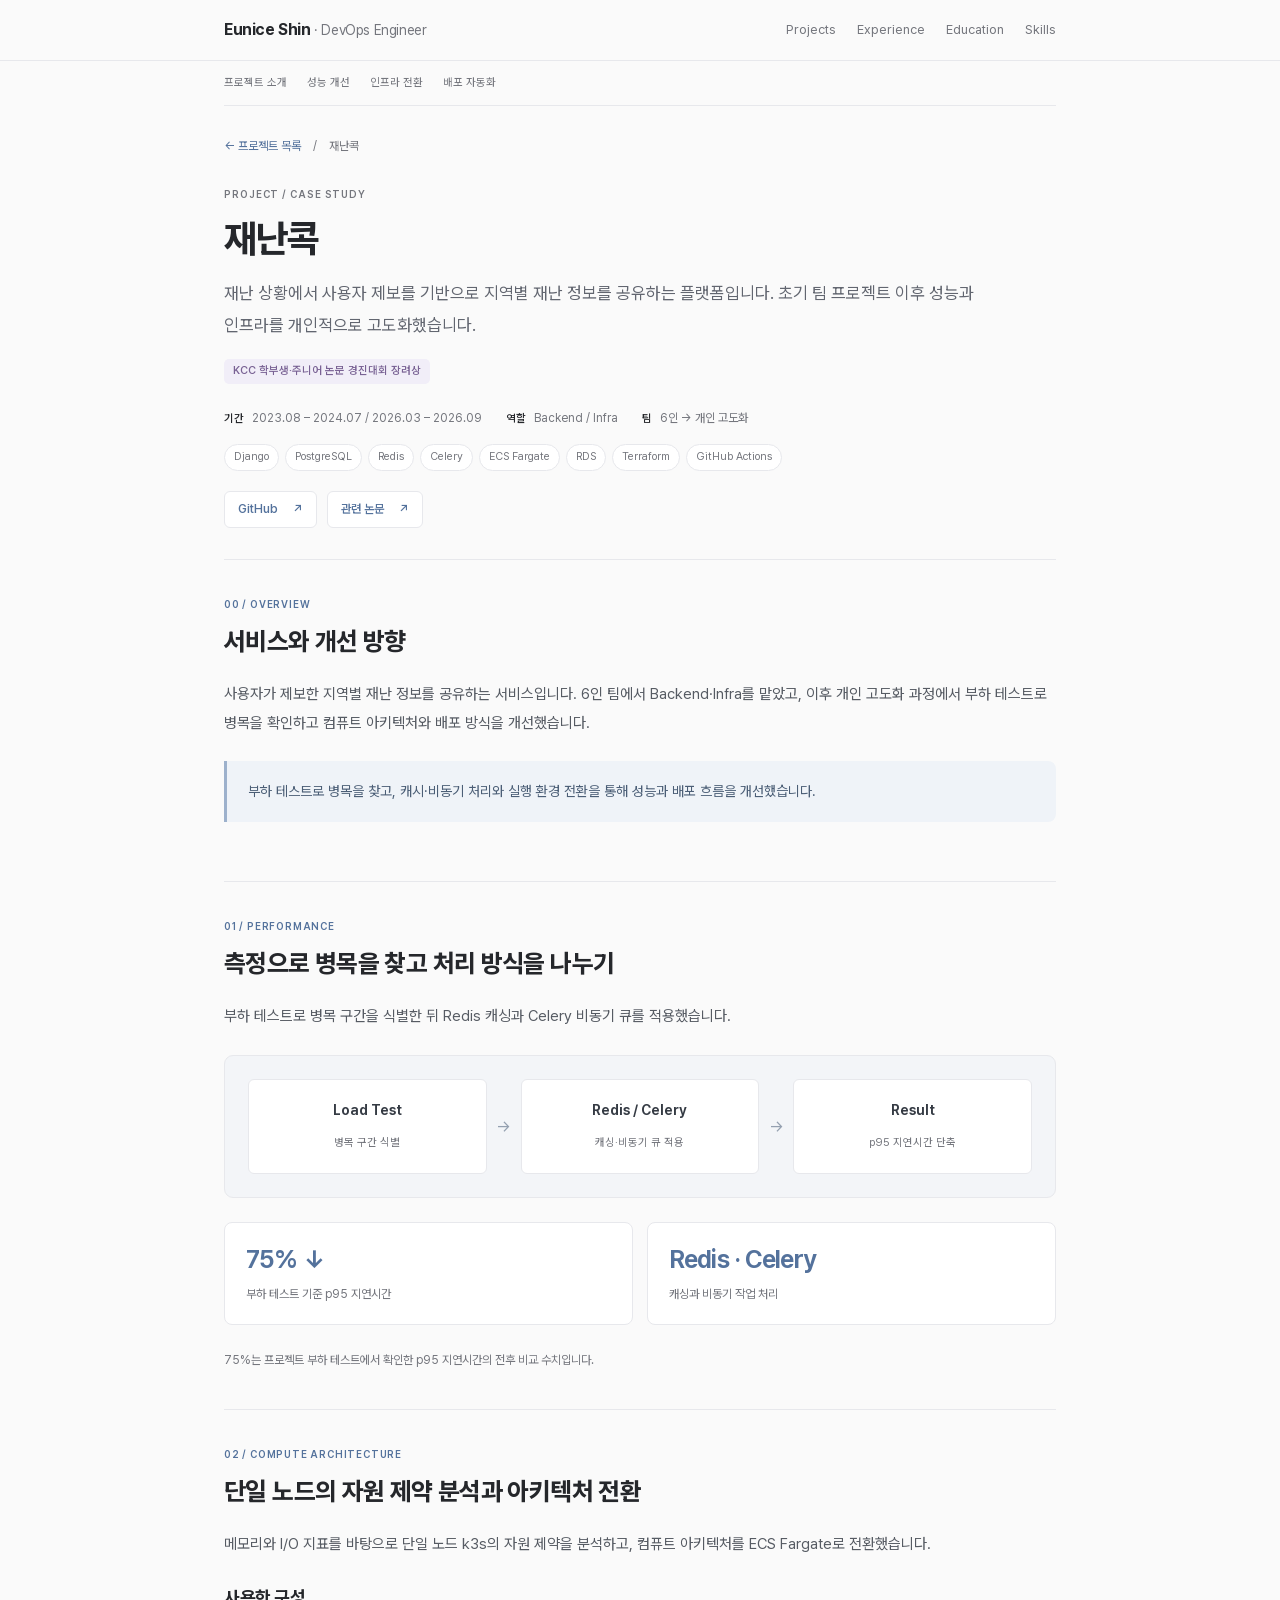
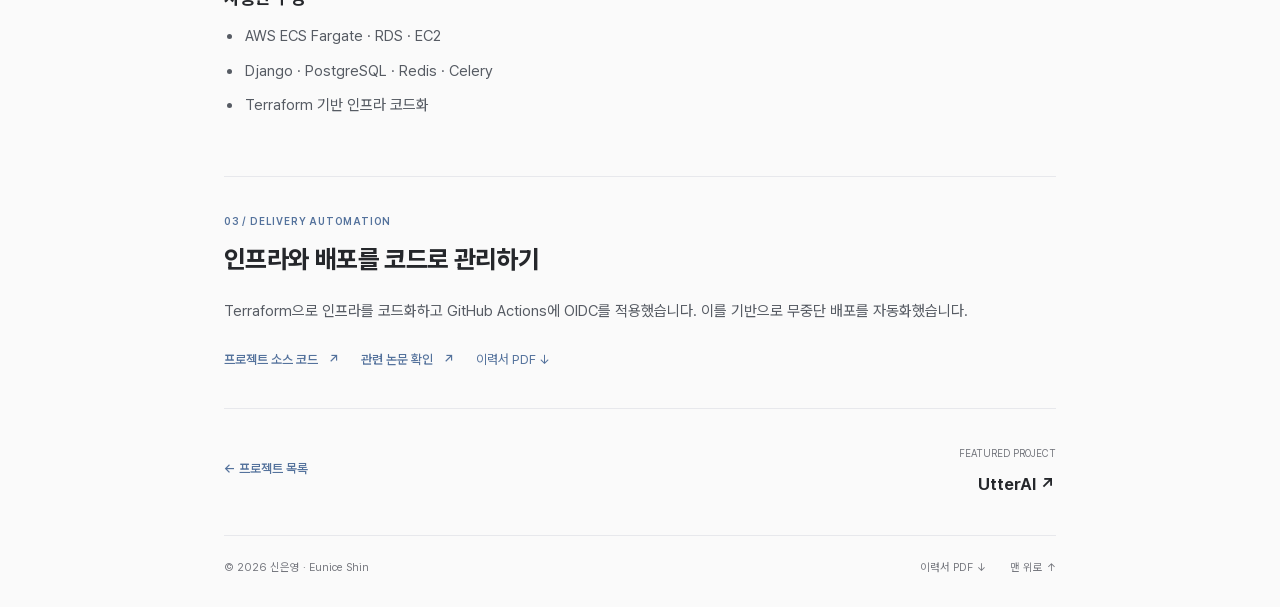
==== projects/disasterkok/index.html @ 2c2d08ba "Rebuild DevOps portfolio with responsive layouts and project case studies" ====
<!doctype html>
<html lang="ko"><head><meta charset="utf-8"><meta name="viewport" content="width=device-width,initial-scale=1">
<title>재난콕 | 신은영 포트폴리오</title><meta name="description" content="부하 테스트 기반 성능 개선, ECS Fargate 전환과 Terraform·GitHub Actions 배포 자동화.">
<meta name="theme-color" content="#f0f3ed"><meta property="og:type" content="website"><meta property="og:locale" content="ko_KR">
<meta property="og:title" content="재난콕 | 신은영 포트폴리오"><meta property="og:description" content="부하 테스트 기반 성능 개선, ECS Fargate 전환과 Terraform·GitHub Actions 배포 자동화."><meta property="og:url" content="https://gpffh20.github.io/projects/disasterkok/">
<link rel="canonical" href="https://gpffh20.github.io/projects/disasterkok/"><link rel="icon" type="image/svg+xml" href="/assets/favicon.svg"><link rel="preload" href="/assets/PretendardVariable.woff2" as="font" type="font/woff2" crossorigin><link rel="stylesheet" href="/styles.css"><script src="/site.js" defer></script></head>
<body><a class="skip" href="#main">본문으로 건너뛰기</a>
<header class="site-header"><div class="nav-wrap"><a class="brand" href="/" aria-label="신은영 포트폴리오 홈">Eunice Shin<span> · DevOps Engineer</span></a><nav class="main-nav" aria-label="메인 메뉴"><a href="/#projects">Projects</a><a href="/#experience">Experience</a><a href="/#education">Education</a><a href="/#skills">Skills</a></nav></div></header>
<main class="main article" id="main"><nav class="article-nav" aria-label="프로젝트 목차"><a href="#overview">프로젝트 소개</a><a href="#performance">성능 개선</a><a href="#infrastructure">인프라 전환</a><a href="#delivery">배포 자동화</a></nav><div class="breadcrumb"><a href="/#projects">← 프로젝트 목록</a><span>/</span><span>재난콕</span></div>
<header class="article-hero"><div class="eyebrow">PROJECT / CASE STUDY</div><h1>재난콕</h1><p class="lead">재난 상황에서 사용자 제보를 기반으로 지역별 재난 정보를 공유하는 플랫폼입니다. 초기 팀 프로젝트 이후 성능과 인프라를 개인적으로 고도화했습니다.</p>
<span class="award">KCC 학부생·주니어 논문 경진대회 장려상</span><div class="article-meta"><span><strong>기간</strong>2023.08 – 2024.07 / 2026.03 – 2026.09</span><span><strong>역할</strong>Backend / Infra</span><span><strong>팀</strong>6인 → 개인 고도화</span></div>
<div class="tags"><span class="tag">Django</span><span class="tag">PostgreSQL</span><span class="tag">Redis</span><span class="tag">Celery</span><span class="tag">ECS Fargate</span><span class="tag">RDS</span><span class="tag">Terraform</span><span class="tag">GitHub Actions</span></div><div class="article-actions"><a class="button" href="https://github.com/gpffh20/Disasterkok" target="_blank" rel="noopener noreferrer">GitHub <span aria-hidden="true">↗</span></a><a class="button" href="https://www.dbpia.co.kr/journal/articleDetail?nodeId=NODE11862329" target="_blank" rel="noopener noreferrer">관련 논문 <span aria-hidden="true">↗</span></a></div></header>
<section class="article-section" id="overview"><div class="section-number">00 / OVERVIEW</div><h2>서비스와 개선 방향</h2><p>사용자가 제보한 지역별 재난 정보를 공유하는 서비스입니다. 6인 팀에서 Backend·Infra를 맡았고, 이후 개인 고도화 과정에서 부하 테스트로 병목을 확인하고 컴퓨트 아키텍처와 배포 방식을 개선했습니다.</p><div class="callout">부하 테스트로 병목을 찾고, 캐시·비동기 처리와 실행 환경 전환을 통해 성능과 배포 흐름을 개선했습니다.</div></section>

<section class="article-section" id="performance"><div class="section-number">01 / PERFORMANCE</div><h2>측정으로 병목을 찾고 처리 방식을 나누기</h2><p>부하 테스트로 병목 구간을 식별한 뒤 Redis 캐싱과 Celery 비동기 큐를 적용했습니다.</p><div class="flow"><div class="flow-step"><strong>Load Test</strong><span>병목 구간 식별</span></div><span class="flow-arrow" aria-hidden="true">→</span><div class="flow-step"><strong>Redis / Celery</strong><span>캐싱·비동기 큐 적용</span></div><span class="flow-arrow" aria-hidden="true">→</span><div class="flow-step"><strong>Result</strong><span>p95 지연시간 단축</span></div></div><div class="results"><div class="result"><strong>75% ↓</strong><span>부하 테스트 기준 p95 지연시간</span></div><div class="result"><strong>Redis · Celery</strong><span>캐싱과 비동기 작업 처리</span></div></div><p class="evidence-note">75%는 프로젝트 부하 테스트에서 확인한 p95 지연시간의 전후 비교 수치입니다.</p></section>

<section class="article-section" id="infrastructure"><div class="section-number">02 / COMPUTE ARCHITECTURE</div><h2>단일 노드의 자원 제약 분석과 아키텍처 전환</h2><p>메모리와 I/O 지표를 바탕으로 단일 노드 k3s의 자원 제약을 분석하고, 컴퓨트 아키텍처를 ECS Fargate로 전환했습니다.</p><h3>사용한 구성</h3><ul><li>AWS ECS Fargate · RDS · EC2</li><li>Django · PostgreSQL · Redis · Celery</li><li>Terraform 기반 인프라 코드화</li></ul></section>

<section class="article-section" id="delivery"><div class="section-number">03 / DELIVERY AUTOMATION</div><h2>인프라와 배포를 코드로 관리하기</h2><p>Terraform으로 인프라를 코드화하고 GitHub Actions에 OIDC를 적용했습니다. 이를 기반으로 무중단 배포를 자동화했습니다.</p><div class="download-row"><a class="text-link" href="https://github.com/gpffh20/Disasterkok" target="_blank" rel="noopener noreferrer">프로젝트 소스 코드 <span aria-hidden="true">↗</span></a><a class="text-link" href="https://www.dbpia.co.kr/journal/articleDetail?nodeId=NODE11862329" target="_blank" rel="noopener noreferrer">관련 논문 확인 <span aria-hidden="true">↗</span></a><a href="/assets/eunice-shin-resume.pdf" download="신은영_이력서.pdf">이력서 PDF ↓</a></div></section>
<div class="next-project"><a class="text-link" href="/">← 프로젝트 목록</a><a href="/projects/utterai/"><span>FEATURED PROJECT</span><strong>UtterAI ↗</strong></a></div>
<footer class="footer"><span>© 2026 신은영 · Eunice Shin</span><div><a href="/assets/eunice-shin-resume.pdf" download="신은영_이력서.pdf">이력서 PDF ↓</a><a href="#main">맨 위로 ↑</a></div></footer></main>
<dialog class="lightbox" id="image-dialog" aria-label="이미지 확대 보기"><button type="button" class="lightbox-close" aria-label="이미지 닫기">닫기 ×</button><img alt=""></dialog>
</body></html>
---- styles.css ----
@font-face{font-family:Pretendard;src:url('/assets/PretendardVariable.woff2') format('woff2');font-weight:100 900;font-style:normal;font-display:swap}
:root{--bg:#fafafa;--paper:#fff;--ink:#25272b;--muted:#74767d;--line:#e7e8ec;--accent:#54729c;--soft:#eff3f8;--radius:12px;--width:880px}
*{box-sizing:border-box}html{scroll-behavior:smooth;scroll-padding-top:85px}body{margin:0;background:var(--bg);color:var(--ink);font-family:Pretendard,-apple-system,BlinkMacSystemFont,'Apple SD Gothic Neo',sans-serif;font-size:16px;line-height:1.75;word-break:keep-all;overflow-wrap:break-word;-webkit-font-smoothing:antialiased}h1,h2,h3,h4,p,figure,dl,dd{margin:0}h1,h2,h3,h4{line-height:1.4;letter-spacing:-.025em}h1{font-weight:750}h2{font-size:25px;font-weight:750}h3{font-size:20px;font-weight:700}p+p{margin-top:16px}a{color:inherit;text-decoration:none}button{font:inherit}img{display:block;max-width:100%;height:auto}ul{margin:12px 0 0;padding-left:19px}li{padding-left:2px;margin:5px 0}strong,b{font-weight:650}::selection{background:#dfe7f4}a:focus-visible,button:focus-visible{outline:3px solid #8ca5c7;outline-offset:4px}a:hover{text-decoration:underline;text-underline-offset:4px}.skip{position:fixed;top:-100px;left:20px;z-index:100;background:var(--ink);color:#fff;padding:12px}.skip:focus{top:10px}.site-header{position:sticky;top:0;z-index:20;background:#fafafaf2;backdrop-filter:blur(12px);border-bottom:1px solid var(--line)}.nav-wrap{max-width:var(--width);padding:0 24px;margin:auto;min-height:60px;display:flex;align-items:center;justify-content:space-between;gap:24px}.brand{font-size:16px;font-weight:700;white-space:nowrap;letter-spacing:-.025em}.brand span{font-weight:400;color:var(--muted);font-size:14px}.main-nav{display:flex;gap:21px;font-size:13px;color:var(--muted)}.main-nav a[aria-current]{color:var(--ink);font-weight:650}.main{max-width:var(--width);margin:0 auto;padding:0 24px}.hero{padding:64px 0 49px}.profile{display:flex;gap:36px;align-items:stretch;padding:0 20px}.photo{width:156px;height:200px;flex:none;border-radius:var(--radius);overflow:hidden;border:1px solid var(--line);background:#fff}.photo img{width:100%;height:100%;object-fit:cover;object-position:center 35%}.profile-copy{display:flex;flex-direction:column;justify-content:space-between;padding:0 0 2px;min-width:0}.hero h1{font-size:32px;line-height:1.45;letter-spacing:-.035em}.hero h1 span{color:var(--accent)}.profile-links{display:flex;flex-direction:column;gap:9px}.profile-links a{font-size:14px;display:inline-flex;align-items:center;gap:10px;line-height:1.6;overflow-wrap:anywhere}.profile-links svg{width:17px;height:17px;flex:none;color:#85878e}.intro{margin-top:36px;font-size:16px;line-height:1.95;letter-spacing:-.01em}.intro p:first-child{font-size:20px;line-height:1.7}.intro p:first-child strong{font-weight:600}.intro p+p{margin-top:16px;color:#555961}.intro b{color:var(--accent);font-weight:650}.hero-downloads{display:flex;gap:20px;margin-top:23px;font-size:13px;font-weight:600;color:var(--accent)}.hero-downloads a{display:flex;align-items:center;gap:10px}.section{border-top:1px solid var(--line);padding:46px 0}.section-heading{display:flex;align-items:baseline;justify-content:space-between;gap:20px;margin-bottom:30px}.section-heading>span{font-size:12px;color:var(--muted)}.project-entry+.project-entry{border-top:1px solid var(--line);padding-top:34px;margin-top:34px}.project-top{display:flex;justify-content:space-between;align-items:flex-start;gap:20px}.project-top h3{font-size:25px;font-weight:750}.project-top time,.project-period{font-size:13px;color:var(--muted);white-space:nowrap;line-height:1.7;padding-top:5px;font-variant-numeric:tabular-nums}.project-role{font-size:13px;color:var(--muted);margin-top:3px}.project-subtitle{font-size:16px;font-weight:550;line-height:1.7;margin-top:16px}.award{display:inline-block;font-size:11px;font-weight:550;background:#f1eef8;color:#796294;border-radius:5px;padding:3px 9px;margin-top:10px;line-height:1.7}.tags{display:flex;flex-wrap:wrap;gap:6px;margin:14px 0 17px}.tag{font-size:11px;padding:3px 9px;border:1px solid var(--line);border-radius:100px;color:#74767d;background:var(--paper);line-height:1.7}.project-description{font-size:14px;color:#60636a;line-height:1.85;margin-bottom:14px}.contributions{font-size:14px;color:#53575f;line-height:1.9;margin-top:14px}.contributions strong{color:#303842}.contributions li{margin:7px 0}.project-links{display:flex;align-items:center;flex-wrap:wrap;gap:19px;margin-top:21px;font-size:12px;font-weight:550;color:var(--accent)}.project-links .detail-link{margin-right:auto;display:flex;align-items:center;gap:9px;font-weight:650}.case-preview{margin-top:25px;border:1px solid var(--line);border-radius:var(--radius);padding:18px 22px 13px;background:#fff}.preview-head{display:flex;align-items:center;justify-content:space-between;font-size:11px;color:var(--muted);gap:12px}.preview-head>span{font-weight:650;color:#53575f}.preview-head a{color:var(--accent)}.case-preview .figure{margin:13px 0 0}.case-preview .figure button{border:0;border-radius:0;padding:0}.case-preview .figure img{max-width:680px}.case-preview .figure figcaption{font-size:10px}.timeline-item{display:grid;grid-template-columns:150px minmax(0,1fr);gap:26px}.timeline-item+.timeline-item{margin-top:29px}.timeline-date{color:var(--muted);font-size:13px;line-height:1.8;padding-top:2px;white-space:nowrap;font-variant-numeric:tabular-nums}.timeline-item h3{font-size:18px}.timeline-role{font-size:13px;color:var(--muted);margin:4px 0 9px}.timeline-item p,.timeline-item li{font-size:14px;color:#5b5f66;line-height:1.85}.timeline-item ul{margin-top:9px}.timeline-item .award{margin:0 0 6px}.certifications{border-top:1px solid var(--line);margin-top:30px;padding-top:24px}.certifications h3{font-size:17px;margin-bottom:13px}.certificate{display:flex;justify-content:space-between;align-items:baseline;gap:24px;font-size:14px;margin-top:9px}.certificate time{font-size:12px;color:var(--muted);white-space:nowrap}.skills{display:grid;gap:17px}.skills>div{display:grid;grid-template-columns:150px minmax(0,1fr);gap:26px}.skills dt{font-size:14px;font-weight:650}.skills dd{font-size:14px;line-height:1.9;color:#60636a}.contact-section{border-top:1px solid var(--line);padding:39px 0 43px}.contact-section p{font-size:14px;color:var(--muted);margin:12px 0 8px}.contact-email{font-size:18px;font-weight:550;letter-spacing:-.015em;color:var(--accent)}.contact-email span{font-size:14px;margin-left:8px}.footer{border-top:1px solid var(--line);padding:22px 0 30px;display:flex;justify-content:space-between;gap:20px;font-size:11px;color:var(--muted)}.footer>div{display:flex;gap:24px}.eyebrow{font-size:10px;letter-spacing:.09em;font-weight:600;color:var(--muted)}.article{position:relative}.article-nav{display:flex;gap:20px;overflow:auto;padding:13px 0;border-bottom:1px solid var(--line);scrollbar-width:none;font-size:11px;color:var(--muted);line-height:1.6}.article-nav a{flex-shrink:0}.breadcrumb{display:flex;align-items:center;gap:12px;font-size:12px;color:var(--muted);padding-top:30px}.breadcrumb a{color:var(--accent)}.article-hero{padding:29px 0 31px;border-bottom:1px solid var(--line)}.article-hero h1{font-size:38px;line-height:1.35;margin-top:10px;letter-spacing:-.035em}.article-hero .lead{font-size:17px;line-height:1.85;max-width:750px;color:#626670;margin-top:14px}.article-hero .award{margin-top:18px}.article-meta{display:flex;flex-wrap:wrap;gap:10px 24px;margin-top:24px;font-size:12px;color:var(--muted)}.article-meta strong{font-size:11px;font-weight:550;color:var(--ink);margin-right:8px}.article-hero .tags{margin-top:15px;margin-bottom:0}.article-actions{display:flex;gap:10px;margin-top:20px}.button{display:inline-flex;gap:14px;align-items:center;justify-content:center;border:1px solid var(--line);border-radius:6px;background:#fff;padding:7px 13px;font-size:12px;font-weight:550;color:var(--accent)}.button:hover{background:var(--soft);text-decoration:none}.article-section{padding:36px 0;border-bottom:1px solid var(--line)}.section-number{font-size:10px;letter-spacing:.08em;font-weight:600;color:var(--accent);margin-bottom:10px}.article-section>h2{font-size:25px;line-height:1.5;margin-bottom:19px}.article-section p,.article-section li{font-size:15px;line-height:1.95;color:#565b63}.article-section h3{font-size:18px;margin:26px 0 10px}.article-section h4{font-size:16px;margin:22px 0 9px}.article-section ul{margin:12px 0 20px}.article-section strong{color:#353b44}.article-toc{margin-top:24px;display:flex;flex-direction:column;gap:10px;padding:18px 21px;background:var(--soft);border-radius:8px;font-size:13px;color:var(--accent)}code{font-family:ui-monospace,SFMono-Regular,Menlo,monospace;font-size:.82em;background:#f0f1f4;border:1px solid #e7e9ee;padding:1px 4px;border-radius:4px;overflow-wrap:anywhere}.callout{padding:17px 21px;border-left:3px solid #9db1cc;border-radius:0 8px 8px 0;background:var(--soft);font-size:14px;line-height:1.9;margin:23px 0;color:#4b5e76}.figure{margin:25px 0}.figure button{width:100%;display:block;cursor:zoom-in;border:1px solid var(--line);padding:15px;border-radius:9px;background:#fff}.figure img{width:100%;height:auto;margin:auto}.figure figcaption{font-size:11px;color:var(--muted);text-align:center;margin-top:10px;line-height:1.7}.architecture img{width:auto;max-height:920px}.results{display:grid;grid-template-columns:repeat(2,minmax(0,1fr));gap:14px;margin:24px 0}.result{border:1px solid var(--line);border-radius:8px;padding:19px 21px;background:#fff}.result strong{display:block;font-size:25px;line-height:1.4;color:var(--accent);font-weight:650;letter-spacing:-.035em}.result span{display:block;font-size:12px;color:var(--muted);margin-top:7px}.evidence-note{font-size:12px!important;color:var(--muted)!important}.download-row{display:flex;flex-wrap:wrap;gap:21px;font-size:13px;color:var(--accent);margin-top:23px}.text-link{display:inline-flex;align-items:center;gap:10px;color:var(--accent);font-size:13px;font-weight:550}.next-project{display:flex;align-items:center;justify-content:space-between;gap:24px;padding:29px 0 35px}.next-project>a:last-child{text-align:right}.next-project span{font-size:10px;color:var(--muted)}.next-project strong{display:block;font-size:17px;margin-top:4px}.lightbox{width:min(1300px,94vw);max-width:94vw;max-height:92dvh;padding:47px 20px 20px;border:0;border-radius:10px;overflow:auto;background:#fff}.lightbox::backdrop{background:#202329c9;backdrop-filter:blur(4px)}.lightbox img{width:100%}.lightbox-close{position:absolute;top:9px;right:12px;background:#f0f2f5;border:0;border-radius:5px;padding:5px 12px;font-size:13px;color:#5a6270;cursor:pointer}.flow{display:grid;grid-template-columns:minmax(0,1fr) 20px minmax(0,1fr) 20px minmax(0,1fr);align-items:center;gap:7px;padding:23px;background:#f3f5f8;border:1px solid var(--line);border-radius:9px;margin:24px 0}.flow-step{padding:18px 9px;text-align:center;background:#fff;border:1px solid var(--line);border-radius:6px}.flow-step strong{font-size:14px;display:block;margin-bottom:5px}.flow-step span{font-size:11px;color:var(--muted)}.flow-arrow{text-align:center;color:#94a0b0}
@media(max-width:760px){.brand span{display:none}.nav-wrap{min-height:56px;gap:20px}.main-nav{gap:20px}.hero{padding-top:44px}.profile{padding:0;gap:28px}.photo{width:140px;height:180px}.hero h1{font-size:28px}.profile-links a{font-size:13px}.intro{font-size:15px}.intro p:first-child{font-size:19px}.section{padding:38px 0}.timeline-item,.skills>div{grid-template-columns:132px minmax(0,1fr);gap:22px}}
@media(max-width:580px){html{scroll-padding-top:78px}.nav-wrap{min-height:54px;padding:0 20px;gap:18px}.brand{font-size:14px}.main-nav{font-size:11px;gap:15px}.main{padding:0 20px}.hero{padding:34px 0 33px}.profile{gap:20px;align-items:center}.photo{width:99px;height:130px;border-radius:9px}.profile-copy{padding:0;gap:12px}.hero h1{font-size:clamp(20px,4.6vw,25px);line-height:1.5;letter-spacing:-.04em}.profile-links{gap:6px}.profile-links a{font-size:11px;gap:7px;line-height:1.4}.profile-links svg{width:13px;height:13px}.profile-links a:last-child{display:none}.intro{margin-top:25px;font-size:14px;line-height:1.9}.intro p:first-child{font-size:17px;line-height:1.75}.intro p+p{margin-top:12px}.hero-downloads{margin-top:19px;font-size:12px;gap:22px}.section{padding:33px 0}.section-heading{margin-bottom:24px;gap:15px}.section-heading h2{font-size:23px}.section-heading>span{font-size:10px}.project-top{gap:14px}.project-top h3{font-size:23px}.project-top time,.project-period{font-size:11px;padding-top:5px}.project-role{font-size:11px;margin-top:4px;line-height:1.6}.project-subtitle{font-size:14px;margin-top:15px;line-height:1.8}.award{font-size:10px;padding:3px 7px;margin-top:9px}.tags{gap:5px;margin:12px 0 15px}.tag{font-size:10px;padding:2px 7px}.project-description,.contributions{font-size:13px;line-height:1.9}.contributions li{margin:7px 0}.project-links{gap:15px;font-size:11px;row-gap:12px;margin-top:17px}.project-links .detail-link{flex-basis:100%;margin-right:0}.project-entry+.project-entry{padding-top:28px;margin-top:28px}.case-preview{padding:13px 12px 10px;margin-top:20px;border-radius:9px}.preview-head{font-size:10px;gap:8px}.case-preview .figure{margin-top:10px}.case-preview .figure figcaption{font-size:9px}.timeline-item{grid-template-columns:1fr;gap:6px}.timeline-item+.timeline-item{margin-top:25px}.timeline-date{font-size:11px;padding:0}.timeline-item h3{font-size:17px}.timeline-role{font-size:12px;margin:4px 0 8px}.timeline-item p,.timeline-item li{font-size:13px}.certifications{padding-top:21px;margin-top:26px}.certifications h3{font-size:16px}.certificate{font-size:12px;gap:18px}.certificate time{font-size:11px}.skills{gap:18px}.skills>div{grid-template-columns:1fr;gap:3px}.skills dt,.skills dd{font-size:13px}.contact-section{padding:30px 0}.contact-section h2{font-size:23px}.contact-section p{font-size:13px}.contact-email{font-size:16px}.footer{font-size:10px;padding:21px 0 25px;gap:15px;flex-wrap:wrap}.footer>div{gap:20px}.article-nav{gap:17px;padding:11px 0;font-size:10px}.breadcrumb{font-size:11px;padding-top:23px}.article-hero{padding:23px 0 27px}.article-hero h1{font-size:32px}.article-hero .lead{font-size:15px;line-height:1.85}.article-meta{gap:9px 17px;margin-top:20px;font-size:11px}.article-meta strong{font-size:10px;margin-right:6px}.article-section{padding:29px 0}.article-section>h2{font-size:21px;margin-bottom:16px}.article-section p,.article-section li{font-size:14px;line-height:1.95}.article-section h3{font-size:17px;margin-top:23px}.article-toc{font-size:12px;padding:15px 16px;gap:11px}.callout{font-size:13px;padding:14px 16px;margin:20px 0}.figure{margin:21px 0}.figure button{padding:7px;border-radius:7px}.figure figcaption{font-size:10px;margin-top:8px}.results{gap:10px;margin:21px 0}.result{padding:15px}.result strong{font-size:22px}.result span{font-size:11px;line-height:1.7}.download-row{font-size:12px;gap:15px}.next-project strong{font-size:15px}.next-project .text-link{font-size:12px}.flow{padding:12px;gap:4px;grid-template-columns:minmax(0,1fr) 14px minmax(0,1fr) 14px minmax(0,1fr)}.flow-step{padding:13px 6px}.flow-step strong{font-size:10px}.flow-step span{font-size:9px}.flow-arrow{font-size:12px}}
@media(max-width:370px){.main-nav{gap:11px;font-size:10px}.profile{gap:16px}.photo{width:82px;height:110px}.hero h1{font-size:19px}.profile-links a{font-size:10px}.project-top{flex-direction:column;gap:7px}.project-top time,.project-period{padding-top:0}.project-period{white-space:normal}.result strong{font-size:19px}.preview-head a{font-size:9px}}
@media(prefers-reduced-motion:reduce){html{scroll-behavior:auto}*{transition:none!important;animation:none!important}}
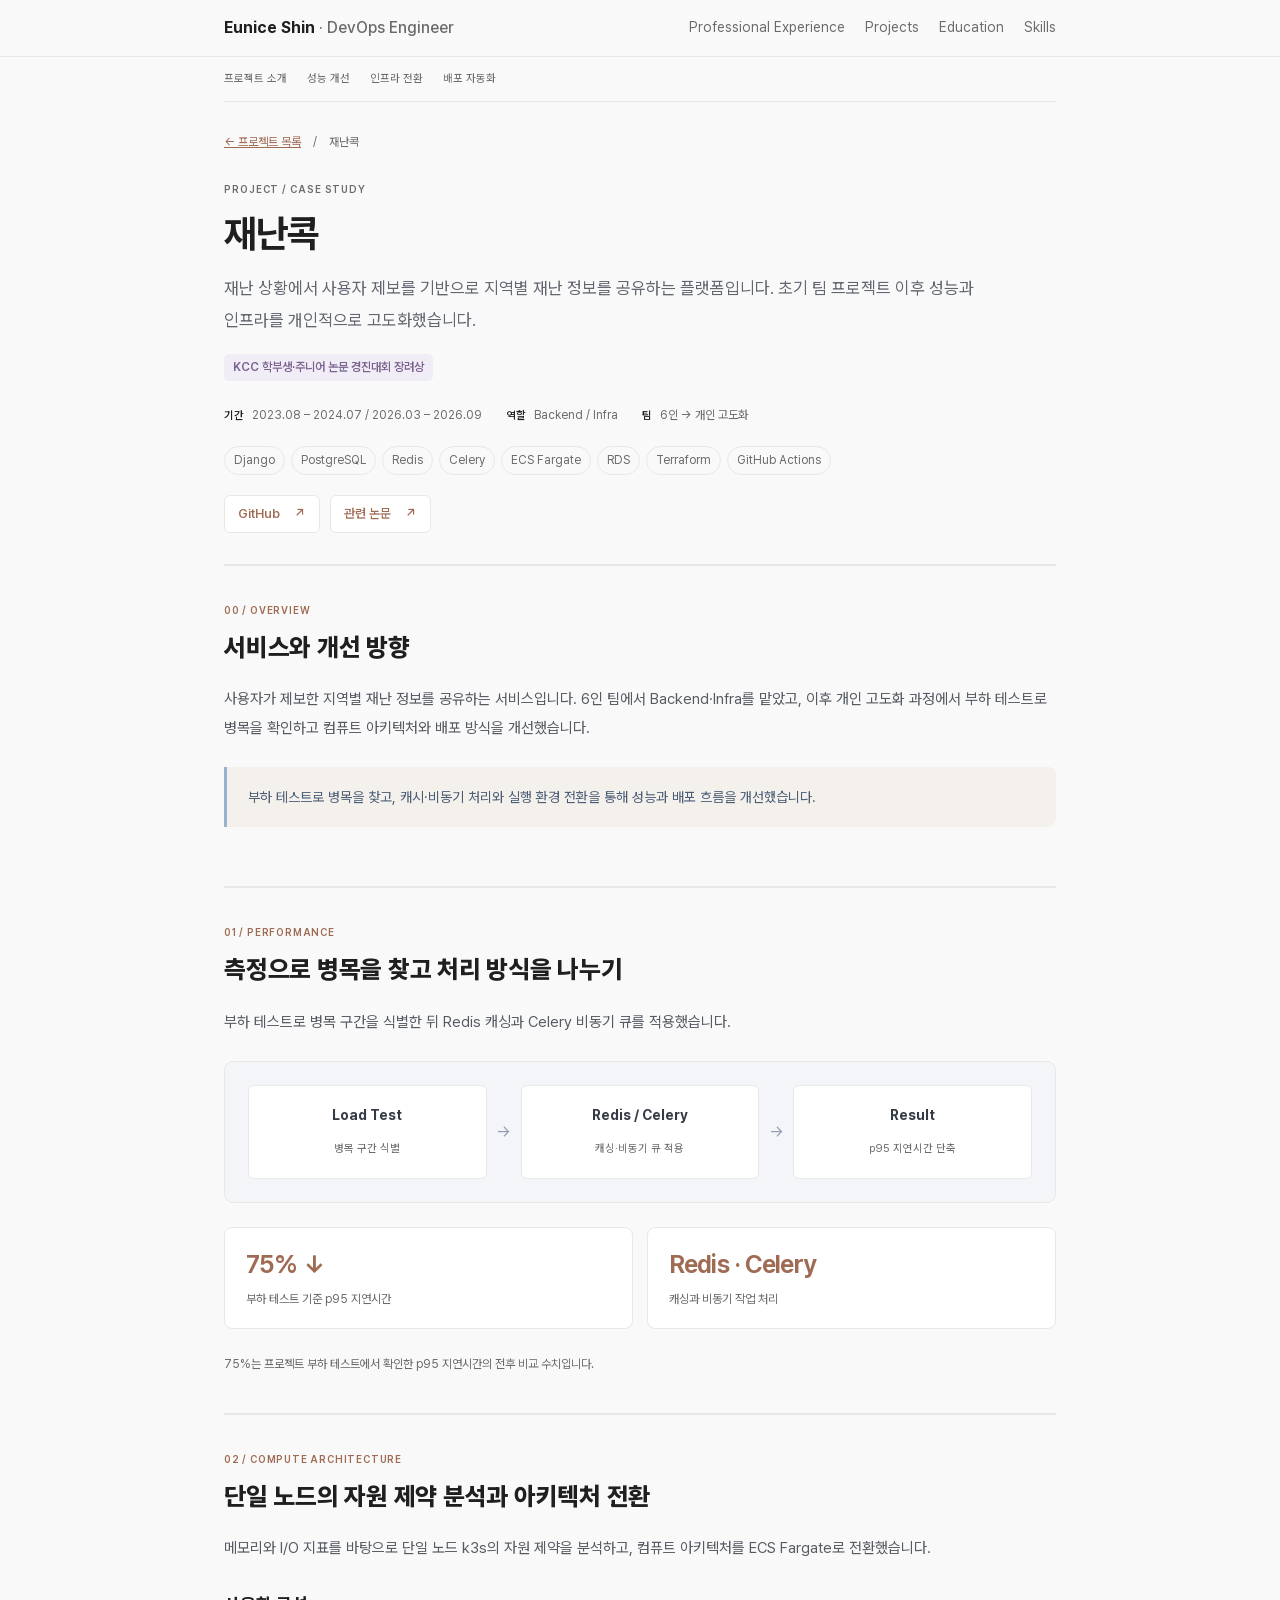
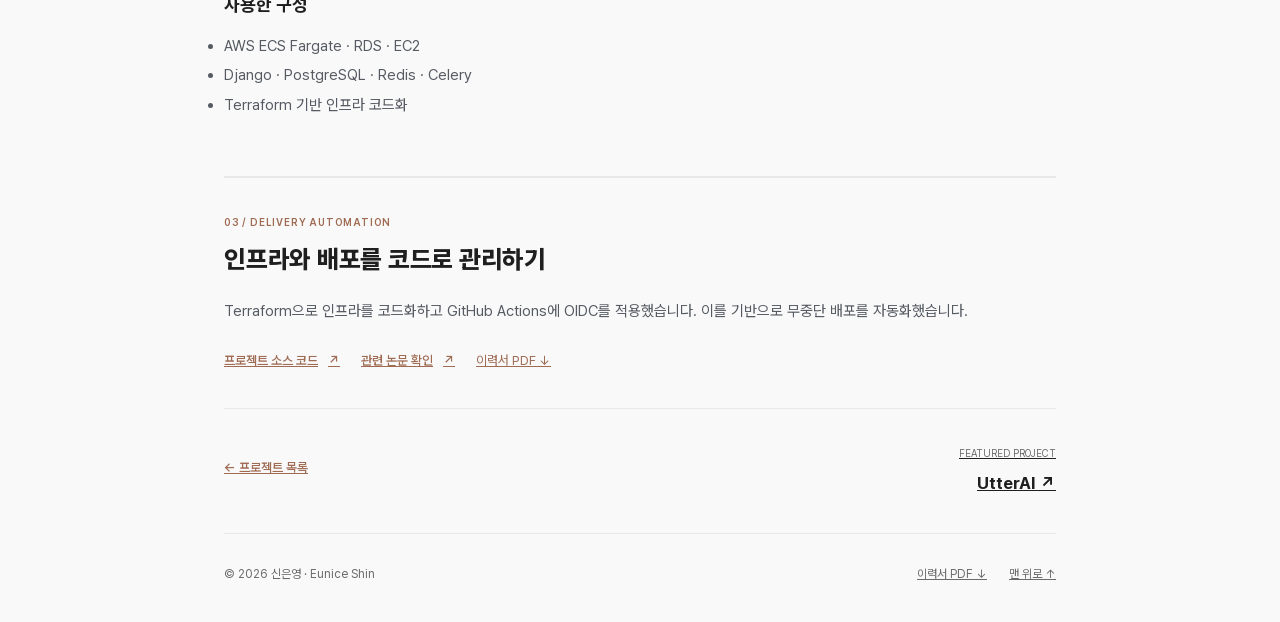
==== commit 9ba19eeb: "Adopt reference portfolio layout with project tabs and inline case studies" ====
--- a/projects/disasterkok/index.html
+++ b/projects/disasterkok/index.html
@@ -3,10 +3,10 @@
 <title>재난콕 | 신은영 포트폴리오</title><meta name="description" content="부하 테스트 기반 성능 개선, ECS Fargate 전환과 Terraform·GitHub Actions 배포 자동화.">
 <meta name="theme-color" content="#f0f3ed"><meta property="og:type" content="website"><meta property="og:locale" content="ko_KR">
 <meta property="og:title" content="재난콕 | 신은영 포트폴리오"><meta property="og:description" content="부하 테스트 기반 성능 개선, ECS Fargate 전환과 Terraform·GitHub Actions 배포 자동화."><meta property="og:url" content="https://gpffh20.github.io/projects/disasterkok/">
-<link rel="canonical" href="https://gpffh20.github.io/projects/disasterkok/"><link rel="icon" type="image/svg+xml" href="/assets/favicon.svg"><link rel="preload" href="/assets/PretendardVariable.woff2" as="font" type="font/woff2" crossorigin><link rel="stylesheet" href="/styles.css"><script src="/site.js" defer></script></head>
+<link rel="canonical" href="https://gpffh20.github.io/projects/disasterkok/"><link rel="icon" type="image/svg+xml" href="/assets/favicon.svg"><link rel="preload" href="/assets/PretendardVariable.woff2" as="font" type="font/woff2" crossorigin><link rel="stylesheet" href="/styles.css?v=40108fbcfd"><script src="/site.js?v=f17d81c3ec" defer></script></head>
 <body><a class="skip" href="#main">본문으로 건너뛰기</a>
-<header class="site-header"><div class="nav-wrap"><a class="brand" href="/" aria-label="신은영 포트폴리오 홈">Eunice Shin<span> · DevOps Engineer</span></a><nav class="main-nav" aria-label="메인 메뉴"><a href="/#projects">Projects</a><a href="/#experience">Experience</a><a href="/#education">Education</a><a href="/#skills">Skills</a></nav></div></header>
-<main class="main article" id="main"><nav class="article-nav" aria-label="프로젝트 목차"><a href="#overview">프로젝트 소개</a><a href="#performance">성능 개선</a><a href="#infrastructure">인프라 전환</a><a href="#delivery">배포 자동화</a></nav><div class="breadcrumb"><a href="/#projects">← 프로젝트 목록</a><span>/</span><span>재난콕</span></div>
+<nav class="site-header" aria-label="메인 메뉴"><div class="wrap"><a class="logo" href="/" aria-label="신은영 포트폴리오 홈">Eunice Shin <span class="sub">· DevOps Engineer</span></a><ul class="main-nav"><li><a href="/#experience"><span class="full">Professional Experience</span><span class="short">Exp</span></a></li><li><a href="/#projects"><span class="full">Projects</span><span class="short">Prj</span></a></li><li><a href="/#education"><span class="full">Education</span><span class="short">Edu</span></a></li><li><a href="/#skills"><span class="full">Skills</span><span class="short">Skills</span></a></li></ul></div></nav>
+<main class="wrap main article" id="main"><nav class="article-nav" aria-label="프로젝트 목차"><a href="#overview">프로젝트 소개</a><a href="#performance">성능 개선</a><a href="#infrastructure">인프라 전환</a><a href="#delivery">배포 자동화</a></nav><div class="breadcrumb"><a href="/#projects">← 프로젝트 목록</a><span>/</span><span>재난콕</span></div>
 <header class="article-hero"><div class="eyebrow">PROJECT / CASE STUDY</div><h1>재난콕</h1><p class="lead">재난 상황에서 사용자 제보를 기반으로 지역별 재난 정보를 공유하는 플랫폼입니다. 초기 팀 프로젝트 이후 성능과 인프라를 개인적으로 고도화했습니다.</p>
 <span class="award">KCC 학부생·주니어 논문 경진대회 장려상</span><div class="article-meta"><span><strong>기간</strong>2023.08 – 2024.07 / 2026.03 – 2026.09</span><span><strong>역할</strong>Backend / Infra</span><span><strong>팀</strong>6인 → 개인 고도화</span></div>
 <div class="tags"><span class="tag">Django</span><span class="tag">PostgreSQL</span><span class="tag">Redis</span><span class="tag">Celery</span><span class="tag">ECS Fargate</span><span class="tag">RDS</span><span class="tag">Terraform</span><span class="tag">GitHub Actions</span></div><div class="article-actions"><a class="button" href="https://github.com/gpffh20/Disasterkok" target="_blank" rel="noopener noreferrer">GitHub <span aria-hidden="true">↗</span></a><a class="button" href="https://www.dbpia.co.kr/journal/articleDetail?nodeId=NODE11862329" target="_blank" rel="noopener noreferrer">관련 논문 <span aria-hidden="true">↗</span></a></div></header>
--- a/styles.css
+++ b/styles.css
@@ -1,7 +1,343 @@
 @font-face{font-family:Pretendard;src:url('/assets/PretendardVariable.woff2') format('woff2');font-weight:100 900;font-style:normal;font-display:swap}
-:root{--bg:#fafafa;--paper:#fff;--ink:#25272b;--muted:#74767d;--line:#e7e8ec;--accent:#54729c;--soft:#eff3f8;--radius:12px;--width:880px}
-*{box-sizing:border-box}html{scroll-behavior:smooth;scroll-padding-top:85px}body{margin:0;background:var(--bg);color:var(--ink);font-family:Pretendard,-apple-system,BlinkMacSystemFont,'Apple SD Gothic Neo',sans-serif;font-size:16px;line-height:1.75;word-break:keep-all;overflow-wrap:break-word;-webkit-font-smoothing:antialiased}h1,h2,h3,h4,p,figure,dl,dd{margin:0}h1,h2,h3,h4{line-height:1.4;letter-spacing:-.025em}h1{font-weight:750}h2{font-size:25px;font-weight:750}h3{font-size:20px;font-weight:700}p+p{margin-top:16px}a{color:inherit;text-decoration:none}button{font:inherit}img{display:block;max-width:100%;height:auto}ul{margin:12px 0 0;padding-left:19px}li{padding-left:2px;margin:5px 0}strong,b{font-weight:650}::selection{background:#dfe7f4}a:focus-visible,button:focus-visible{outline:3px solid #8ca5c7;outline-offset:4px}a:hover{text-decoration:underline;text-underline-offset:4px}.skip{position:fixed;top:-100px;left:20px;z-index:100;background:var(--ink);color:#fff;padding:12px}.skip:focus{top:10px}.site-header{position:sticky;top:0;z-index:20;background:#fafafaf2;backdrop-filter:blur(12px);border-bottom:1px solid var(--line)}.nav-wrap{max-width:var(--width);padding:0 24px;margin:auto;min-height:60px;display:flex;align-items:center;justify-content:space-between;gap:24px}.brand{font-size:16px;font-weight:700;white-space:nowrap;letter-spacing:-.025em}.brand span{font-weight:400;color:var(--muted);font-size:14px}.main-nav{display:flex;gap:21px;font-size:13px;color:var(--muted)}.main-nav a[aria-current]{color:var(--ink);font-weight:650}.main{max-width:var(--width);margin:0 auto;padding:0 24px}.hero{padding:64px 0 49px}.profile{display:flex;gap:36px;align-items:stretch;padding:0 20px}.photo{width:156px;height:200px;flex:none;border-radius:var(--radius);overflow:hidden;border:1px solid var(--line);background:#fff}.photo img{width:100%;height:100%;object-fit:cover;object-position:center 35%}.profile-copy{display:flex;flex-direction:column;justify-content:space-between;padding:0 0 2px;min-width:0}.hero h1{font-size:32px;line-height:1.45;letter-spacing:-.035em}.hero h1 span{color:var(--accent)}.profile-links{display:flex;flex-direction:column;gap:9px}.profile-links a{font-size:14px;display:inline-flex;align-items:center;gap:10px;line-height:1.6;overflow-wrap:anywhere}.profile-links svg{width:17px;height:17px;flex:none;color:#85878e}.intro{margin-top:36px;font-size:16px;line-height:1.95;letter-spacing:-.01em}.intro p:first-child{font-size:20px;line-height:1.7}.intro p:first-child strong{font-weight:600}.intro p+p{margin-top:16px;color:#555961}.intro b{color:var(--accent);font-weight:650}.hero-downloads{display:flex;gap:20px;margin-top:23px;font-size:13px;font-weight:600;color:var(--accent)}.hero-downloads a{display:flex;align-items:center;gap:10px}.section{border-top:1px solid var(--line);padding:46px 0}.section-heading{display:flex;align-items:baseline;justify-content:space-between;gap:20px;margin-bottom:30px}.section-heading>span{font-size:12px;color:var(--muted)}.project-entry+.project-entry{border-top:1px solid var(--line);padding-top:34px;margin-top:34px}.project-top{display:flex;justify-content:space-between;align-items:flex-start;gap:20px}.project-top h3{font-size:25px;font-weight:750}.project-top time,.project-period{font-size:13px;color:var(--muted);white-space:nowrap;line-height:1.7;padding-top:5px;font-variant-numeric:tabular-nums}.project-role{font-size:13px;color:var(--muted);margin-top:3px}.project-subtitle{font-size:16px;font-weight:550;line-height:1.7;margin-top:16px}.award{display:inline-block;font-size:11px;font-weight:550;background:#f1eef8;color:#796294;border-radius:5px;padding:3px 9px;margin-top:10px;line-height:1.7}.tags{display:flex;flex-wrap:wrap;gap:6px;margin:14px 0 17px}.tag{font-size:11px;padding:3px 9px;border:1px solid var(--line);border-radius:100px;color:#74767d;background:var(--paper);line-height:1.7}.project-description{font-size:14px;color:#60636a;line-height:1.85;margin-bottom:14px}.contributions{font-size:14px;color:#53575f;line-height:1.9;margin-top:14px}.contributions strong{color:#303842}.contributions li{margin:7px 0}.project-links{display:flex;align-items:center;flex-wrap:wrap;gap:19px;margin-top:21px;font-size:12px;font-weight:550;color:var(--accent)}.project-links .detail-link{margin-right:auto;display:flex;align-items:center;gap:9px;font-weight:650}.case-preview{margin-top:25px;border:1px solid var(--line);border-radius:var(--radius);padding:18px 22px 13px;background:#fff}.preview-head{display:flex;align-items:center;justify-content:space-between;font-size:11px;color:var(--muted);gap:12px}.preview-head>span{font-weight:650;color:#53575f}.preview-head a{color:var(--accent)}.case-preview .figure{margin:13px 0 0}.case-preview .figure button{border:0;border-radius:0;padding:0}.case-preview .figure img{max-width:680px}.case-preview .figure figcaption{font-size:10px}.timeline-item{display:grid;grid-template-columns:150px minmax(0,1fr);gap:26px}.timeline-item+.timeline-item{margin-top:29px}.timeline-date{color:var(--muted);font-size:13px;line-height:1.8;padding-top:2px;white-space:nowrap;font-variant-numeric:tabular-nums}.timeline-item h3{font-size:18px}.timeline-role{font-size:13px;color:var(--muted);margin:4px 0 9px}.timeline-item p,.timeline-item li{font-size:14px;color:#5b5f66;line-height:1.85}.timeline-item ul{margin-top:9px}.timeline-item .award{margin:0 0 6px}.certifications{border-top:1px solid var(--line);margin-top:30px;padding-top:24px}.certifications h3{font-size:17px;margin-bottom:13px}.certificate{display:flex;justify-content:space-between;align-items:baseline;gap:24px;font-size:14px;margin-top:9px}.certificate time{font-size:12px;color:var(--muted);white-space:nowrap}.skills{display:grid;gap:17px}.skills>div{display:grid;grid-template-columns:150px minmax(0,1fr);gap:26px}.skills dt{font-size:14px;font-weight:650}.skills dd{font-size:14px;line-height:1.9;color:#60636a}.contact-section{border-top:1px solid var(--line);padding:39px 0 43px}.contact-section p{font-size:14px;color:var(--muted);margin:12px 0 8px}.contact-email{font-size:18px;font-weight:550;letter-spacing:-.015em;color:var(--accent)}.contact-email span{font-size:14px;margin-left:8px}.footer{border-top:1px solid var(--line);padding:22px 0 30px;display:flex;justify-content:space-between;gap:20px;font-size:11px;color:var(--muted)}.footer>div{display:flex;gap:24px}.eyebrow{font-size:10px;letter-spacing:.09em;font-weight:600;color:var(--muted)}.article{position:relative}.article-nav{display:flex;gap:20px;overflow:auto;padding:13px 0;border-bottom:1px solid var(--line);scrollbar-width:none;font-size:11px;color:var(--muted);line-height:1.6}.article-nav a{flex-shrink:0}.breadcrumb{display:flex;align-items:center;gap:12px;font-size:12px;color:var(--muted);padding-top:30px}.breadcrumb a{color:var(--accent)}.article-hero{padding:29px 0 31px;border-bottom:1px solid var(--line)}.article-hero h1{font-size:38px;line-height:1.35;margin-top:10px;letter-spacing:-.035em}.article-hero .lead{font-size:17px;line-height:1.85;max-width:750px;color:#626670;margin-top:14px}.article-hero .award{margin-top:18px}.article-meta{display:flex;flex-wrap:wrap;gap:10px 24px;margin-top:24px;font-size:12px;color:var(--muted)}.article-meta strong{font-size:11px;font-weight:550;color:var(--ink);margin-right:8px}.article-hero .tags{margin-top:15px;margin-bottom:0}.article-actions{display:flex;gap:10px;margin-top:20px}.button{display:inline-flex;gap:14px;align-items:center;justify-content:center;border:1px solid var(--line);border-radius:6px;background:#fff;padding:7px 13px;font-size:12px;font-weight:550;color:var(--accent)}.button:hover{background:var(--soft);text-decoration:none}.article-section{padding:36px 0;border-bottom:1px solid var(--line)}.section-number{font-size:10px;letter-spacing:.08em;font-weight:600;color:var(--accent);margin-bottom:10px}.article-section>h2{font-size:25px;line-height:1.5;margin-bottom:19px}.article-section p,.article-section li{font-size:15px;line-height:1.95;color:#565b63}.article-section h3{font-size:18px;margin:26px 0 10px}.article-section h4{font-size:16px;margin:22px 0 9px}.article-section ul{margin:12px 0 20px}.article-section strong{color:#353b44}.article-toc{margin-top:24px;display:flex;flex-direction:column;gap:10px;padding:18px 21px;background:var(--soft);border-radius:8px;font-size:13px;color:var(--accent)}code{font-family:ui-monospace,SFMono-Regular,Menlo,monospace;font-size:.82em;background:#f0f1f4;border:1px solid #e7e9ee;padding:1px 4px;border-radius:4px;overflow-wrap:anywhere}.callout{padding:17px 21px;border-left:3px solid #9db1cc;border-radius:0 8px 8px 0;background:var(--soft);font-size:14px;line-height:1.9;margin:23px 0;color:#4b5e76}.figure{margin:25px 0}.figure button{width:100%;display:block;cursor:zoom-in;border:1px solid var(--line);padding:15px;border-radius:9px;background:#fff}.figure img{width:100%;height:auto;margin:auto}.figure figcaption{font-size:11px;color:var(--muted);text-align:center;margin-top:10px;line-height:1.7}.architecture img{width:auto;max-height:920px}.results{display:grid;grid-template-columns:repeat(2,minmax(0,1fr));gap:14px;margin:24px 0}.result{border:1px solid var(--line);border-radius:8px;padding:19px 21px;background:#fff}.result strong{display:block;font-size:25px;line-height:1.4;color:var(--accent);font-weight:650;letter-spacing:-.035em}.result span{display:block;font-size:12px;color:var(--muted);margin-top:7px}.evidence-note{font-size:12px!important;color:var(--muted)!important}.download-row{display:flex;flex-wrap:wrap;gap:21px;font-size:13px;color:var(--accent);margin-top:23px}.text-link{display:inline-flex;align-items:center;gap:10px;color:var(--accent);font-size:13px;font-weight:550}.next-project{display:flex;align-items:center;justify-content:space-between;gap:24px;padding:29px 0 35px}.next-project>a:last-child{text-align:right}.next-project span{font-size:10px;color:var(--muted)}.next-project strong{display:block;font-size:17px;margin-top:4px}.lightbox{width:min(1300px,94vw);max-width:94vw;max-height:92dvh;padding:47px 20px 20px;border:0;border-radius:10px;overflow:auto;background:#fff}.lightbox::backdrop{background:#202329c9;backdrop-filter:blur(4px)}.lightbox img{width:100%}.lightbox-close{position:absolute;top:9px;right:12px;background:#f0f2f5;border:0;border-radius:5px;padding:5px 12px;font-size:13px;color:#5a6270;cursor:pointer}.flow{display:grid;grid-template-columns:minmax(0,1fr) 20px minmax(0,1fr) 20px minmax(0,1fr);align-items:center;gap:7px;padding:23px;background:#f3f5f8;border:1px solid var(--line);border-radius:9px;margin:24px 0}.flow-step{padding:18px 9px;text-align:center;background:#fff;border:1px solid var(--line);border-radius:6px}.flow-step strong{font-size:14px;display:block;margin-bottom:5px}.flow-step span{font-size:11px;color:var(--muted)}.flow-arrow{text-align:center;color:#94a0b0}
-@media(max-width:760px){.brand span{display:none}.nav-wrap{min-height:56px;gap:20px}.main-nav{gap:20px}.hero{padding-top:44px}.profile{padding:0;gap:28px}.photo{width:140px;height:180px}.hero h1{font-size:28px}.profile-links a{font-size:13px}.intro{font-size:15px}.intro p:first-child{font-size:19px}.section{padding:38px 0}.timeline-item,.skills>div{grid-template-columns:132px minmax(0,1fr);gap:22px}}
-@media(max-width:580px){html{scroll-padding-top:78px}.nav-wrap{min-height:54px;padding:0 20px;gap:18px}.brand{font-size:14px}.main-nav{font-size:11px;gap:15px}.main{padding:0 20px}.hero{padding:34px 0 33px}.profile{gap:20px;align-items:center}.photo{width:99px;height:130px;border-radius:9px}.profile-copy{padding:0;gap:12px}.hero h1{font-size:clamp(20px,4.6vw,25px);line-height:1.5;letter-spacing:-.04em}.profile-links{gap:6px}.profile-links a{font-size:11px;gap:7px;line-height:1.4}.profile-links svg{width:13px;height:13px}.profile-links a:last-child{display:none}.intro{margin-top:25px;font-size:14px;line-height:1.9}.intro p:first-child{font-size:17px;line-height:1.75}.intro p+p{margin-top:12px}.hero-downloads{margin-top:19px;font-size:12px;gap:22px}.section{padding:33px 0}.section-heading{margin-bottom:24px;gap:15px}.section-heading h2{font-size:23px}.section-heading>span{font-size:10px}.project-top{gap:14px}.project-top h3{font-size:23px}.project-top time,.project-period{font-size:11px;padding-top:5px}.project-role{font-size:11px;margin-top:4px;line-height:1.6}.project-subtitle{font-size:14px;margin-top:15px;line-height:1.8}.award{font-size:10px;padding:3px 7px;margin-top:9px}.tags{gap:5px;margin:12px 0 15px}.tag{font-size:10px;padding:2px 7px}.project-description,.contributions{font-size:13px;line-height:1.9}.contributions li{margin:7px 0}.project-links{gap:15px;font-size:11px;row-gap:12px;margin-top:17px}.project-links .detail-link{flex-basis:100%;margin-right:0}.project-entry+.project-entry{padding-top:28px;margin-top:28px}.case-preview{padding:13px 12px 10px;margin-top:20px;border-radius:9px}.preview-head{font-size:10px;gap:8px}.case-preview .figure{margin-top:10px}.case-preview .figure figcaption{font-size:9px}.timeline-item{grid-template-columns:1fr;gap:6px}.timeline-item+.timeline-item{margin-top:25px}.timeline-date{font-size:11px;padding:0}.timeline-item h3{font-size:17px}.timeline-role{font-size:12px;margin:4px 0 8px}.timeline-item p,.timeline-item li{font-size:13px}.certifications{padding-top:21px;margin-top:26px}.certifications h3{font-size:16px}.certificate{font-size:12px;gap:18px}.certificate time{font-size:11px}.skills{gap:18px}.skills>div{grid-template-columns:1fr;gap:3px}.skills dt,.skills dd{font-size:13px}.contact-section{padding:30px 0}.contact-section h2{font-size:23px}.contact-section p{font-size:13px}.contact-email{font-size:16px}.footer{font-size:10px;padding:21px 0 25px;gap:15px;flex-wrap:wrap}.footer>div{gap:20px}.article-nav{gap:17px;padding:11px 0;font-size:10px}.breadcrumb{font-size:11px;padding-top:23px}.article-hero{padding:23px 0 27px}.article-hero h1{font-size:32px}.article-hero .lead{font-size:15px;line-height:1.85}.article-meta{gap:9px 17px;margin-top:20px;font-size:11px}.article-meta strong{font-size:10px;margin-right:6px}.article-section{padding:29px 0}.article-section>h2{font-size:21px;margin-bottom:16px}.article-section p,.article-section li{font-size:14px;line-height:1.95}.article-section h3{font-size:17px;margin-top:23px}.article-toc{font-size:12px;padding:15px 16px;gap:11px}.callout{font-size:13px;padding:14px 16px;margin:20px 0}.figure{margin:21px 0}.figure button{padding:7px;border-radius:7px}.figure figcaption{font-size:10px;margin-top:8px}.results{gap:10px;margin:21px 0}.result{padding:15px}.result strong{font-size:22px}.result span{font-size:11px;line-height:1.7}.download-row{font-size:12px;gap:15px}.next-project strong{font-size:15px}.next-project .text-link{font-size:12px}.flow{padding:12px;gap:4px;grid-template-columns:minmax(0,1fr) 14px minmax(0,1fr) 14px minmax(0,1fr)}.flow-step{padding:13px 6px}.flow-step strong{font-size:10px}.flow-step span{font-size:9px}.flow-arrow{font-size:12px}}
-@media(max-width:370px){.main-nav{gap:11px;font-size:10px}.profile{gap:16px}.photo{width:82px;height:110px}.hero h1{font-size:19px}.profile-links a{font-size:10px}.project-top{flex-direction:column;gap:7px}.project-top time,.project-period{padding-top:0}.project-period{white-space:normal}.result strong{font-size:19px}.preview-head a{font-size:9px}}
-@media(prefers-reduced-motion:reduce){html{scroll-behavior:auto}*{transition:none!important;animation:none!important}}
+
+    :root {
+      --bg: #f9f9f9;
+      --text: #1f1f1f;
+      --muted: #6b6b6b;
+      --line: #e8e8e6;
+      --card: #ffffff;
+      --brown: #9f6b53;
+      --purple: #8e5bb5;
+      --radius: 14px;
+
+      /* 프로필 사진 조절 */
+      --photo-width: 168px;   /* 사진 가로 크기 (세로는 3:4 비율로 자동) */
+      --photo-zoom: 1;     /* 확대 배율. 1이면 원본, 클수록 얼굴 쪽으로 가까워짐 */
+      --photo-focus: 35%;     /* 확대 기준 높이. 0%는 맨 위, 50%는 가운데 */
+      --profile-indent: 32px; /* 사진·제목 묶음을 왼쪽 끝에서 띄우는 거리 */
+
+      /* CABI 대표 이미지 높이 (웹·모바일 화면이 같은 높이로 맞춰짐) */
+      --showcase-h: 300px;
+    }
+    * { box-sizing: border-box; margin: 0; padding: 0; }
+    html { scroll-behavior: smooth; }
+    body {
+      background: var(--bg);
+      color: var(--text);
+      font-family: Pretendard, -apple-system, BlinkMacSystemFont, "Apple SD Gothic Neo", sans-serif;
+      line-height: 1.7;
+      word-break: keep-all;
+      -webkit-font-smoothing: antialiased;
+    }
+    a { color: inherit; }
+    .wrap { max-width: 880px; margin: 0 auto; padding: 0 24px; }
+
+    /* nav */
+    nav {
+      position: sticky; top: 0; z-index: 10;
+      background: rgba(249,249,249,.85);
+      backdrop-filter: blur(8px);
+      border-bottom: 1px solid var(--line);
+    }
+    nav .wrap { display: flex; justify-content: space-between; align-items: center; gap: 16px; height: 56px; }
+    nav .logo { font-weight: 700; text-decoration: none; white-space: nowrap; }
+    nav .logo .sub { font-weight: 500; color: var(--muted); }
+    nav ul { display: flex; gap: 20px; list-style: none; font-size: 14px; white-space: nowrap; }
+    nav ul a { text-decoration: none; color: var(--muted); }
+    nav .short { display: none; }
+    nav ul a:hover, nav ul a.current { color: var(--text); }
+    nav ul a.current { font-weight: 600; }
+
+    /* hero */
+    .hero { padding: 64px 0 56px; }
+    .profile { display: flex; align-items: stretch; gap: 40px; padding-left: var(--profile-indent); }
+    .photo {
+      width: var(--photo-width); aspect-ratio: 3 / 4; flex: none; border-radius: var(--radius);
+      background: var(--card); border: 1px solid var(--line); overflow: hidden;
+    }
+    .photo img {
+      width: 100%; height: 100%; object-fit: cover; object-position: 50% var(--photo-focus);
+      transform: scale(var(--photo-zoom)); transform-origin: 50% var(--photo-focus); display: block;
+    }
+    /* 제목은 사진 위쪽, 연락처는 사진 아래쪽에 맞춘다 */
+    .profile-text { display: flex; flex-direction: column; justify-content: space-between; gap: 20px; padding: 2px 0; }
+    .hero h1 { font-size: clamp(26px, 4.2vw, 36px); line-height: 1.35; letter-spacing: -0.02em; font-weight: 800; }
+    .hero h1 .emoji { display: inline-block; font-weight: 400; font-size: .9em; vertical-align: .02em; margin-right: .3em; }
+    .hero h1 .role { color: var(--brown); }
+    .contact { list-style: none; display: grid; gap: 8px; }
+    .contact a { display: inline-flex; align-items: center; gap: 10px; text-decoration: none; font-size: 15px; }
+    .contact a:hover span { text-decoration: underline; text-underline-offset: 3px; }
+    .contact svg { width: 17px; height: 17px; flex: none; color: var(--muted); }
+
+    .intro { margin-top: 44px; font-size: clamp(18px, 2.4vw, 21px); font-weight: 500; line-height: 1.8; }
+    .intro p + p { margin-top: 18px; }
+    .hl-brown { color: var(--brown); font-weight: 700; }
+    .hl-purple { color: var(--purple); font-weight: 700; }
+
+    /* sections */
+    section { padding: 56px 0; border-top: 1px solid var(--line); scroll-margin-top: 32px; }
+    section h2 { font-size: 24px; font-weight: 800; letter-spacing: -0.01em; margin-bottom: 28px; }
+
+    .exp-item { display: grid; grid-template-columns: 180px 1fr; gap: 24px; }
+    .exp-item + .exp-item { margin-top: 36px; }
+    #education .exp-item + .exp-item { margin-top: 24px; }
+    #education .team { margin-bottom: 0; }
+    .exp-period { color: var(--muted); font-size: 14px; padding-top: 4px; }
+    .exp-item h3 { font-size: 19px; font-weight: 700; margin-bottom: 2px; }
+    .exp-item .team { color: var(--muted); font-size: 15px; margin-bottom: 10px; }
+    .exp-item ul { padding-left: 18px; }
+    .exp-item li { margin: 4px 0; }
+
+    .tags { display: flex; flex-wrap: wrap; gap: 6px; margin-top: auto; padding-top: 6px; }
+    .tag {
+      font-size: 12px; padding: 3px 9px; border-radius: 999px;
+      background: var(--bg); border: 1px solid var(--line); color: var(--muted);
+    }
+
+    .skills { display: grid; gap: 14px; }
+    .skill-row { display: grid; grid-template-columns: 140px 1fr; gap: 16px; align-items: baseline; }
+    .skill-row dt { font-weight: 700; font-size: 15px; }
+
+    .exp-item .desc { font-size: 15px; margin-bottom: 8px; }
+    .exp-item .tags { margin-top: 12px; }
+
+
+    /* projects: tabs */
+    .tablist { display: flex; gap: 6px; margin-bottom: 32px; border-bottom: 1px solid var(--line); }
+    .tab {
+      appearance: none; background: none; border: 0; cursor: pointer;
+      font: inherit; font-size: 15px; font-weight: 600; color: var(--muted);
+      padding: 10px 14px; border-bottom: 2px solid transparent; margin-bottom: -1px; white-space: nowrap;
+    }
+    .tab:hover { color: var(--text); }
+    .tab[aria-selected="true"] { color: var(--text); border-bottom-color: var(--brown); }
+    .js .panel[hidden] { display: none; }
+    .panel + .panel { margin-top: 56px; }
+    .js .panel + .panel { margin-top: 0; }
+
+    .title-row { display: flex; align-items: center; gap: 16px; margin-bottom: 8px; }
+    .title-row { flex-wrap: wrap; }
+    .title-row h3 { margin-right: 4px; line-height: 1.3; }
+    /* 기술 스택 태그와 구분되도록 테두리 없는 글자 링크 */
+    .period-links { display: grid; justify-items: start; gap: 6px; margin-top: 14px; }
+    .ext-link {
+      display: inline-flex; align-items: center; gap: 5px;
+      font-size: 14px; font-weight: 600; color: var(--brown); text-decoration: none;
+    }
+    .ext-link::after { content: "↗"; font-size: 12px; opacity: .7; }
+    .ext-link:hover { text-decoration: underline; text-underline-offset: 3px; }
+    .ext-link svg { width: 15px; height: 15px; flex: none; }
+    .exp-item .team + .tags { margin: 0 0 14px; }
+
+    /* 서비스 대표 이미지: 같은 높이로 나란히 */
+    /* 프로젝트 안의 블록: 메인 화면, 아키텍처, 각 기능 모두 같은 상자 */
+    .block { border: 1px solid #e2e2df; border-radius: var(--radius); padding: 28px 32px; }
+    .block-head { padding-bottom: 14px; margin-bottom: 20px; border-bottom: 1px solid var(--line); }
+    .block-head .label { font-size: 13px; font-weight: 700; color: var(--brown); margin-bottom: 4px; }
+    .block-head h4 { font-size: 20px; font-weight: 800; letter-spacing: -0.01em; line-height: 1.4; }
+    .blocks { margin-top: 36px; display: grid; gap: 20px; }
+    .blocks > *, .features > *, .feature > * { min-width: 0; }
+    .showcase .row { display: flex; gap: 24px; align-items: center; justify-content: center; }
+    .showcase .row img { display: block; max-width: 100%; }
+    .showcase .main img, .showcase .mobile img { height: var(--showcase-h); width: auto; }
+    .showcase .frame { border: 1px solid var(--line); border-radius: var(--radius); overflow: hidden; background: var(--card); }
+    .showcase .bare { background: none; }
+
+    .project-links { margin-top: 10px; font-size: 14px; display: flex; gap: 14px; flex-wrap: wrap; }
+    .project-links a { color: var(--brown); text-underline-offset: 3px; }
+    .stats { display: flex; gap: 32px; margin: 14px 0 4px; }
+    .stats strong { display: block; font-size: 22px; font-weight: 800; }
+    .stats span { font-size: 13px; color: var(--muted); }
+
+    /* 이미지 + 설명 블록 */
+    .shot {
+      background: var(--card); border: 1px solid var(--line); border-radius: var(--radius);
+      overflow: hidden; aspect-ratio: 16 / 10;
+    }
+    .shot img { width: 100%; height: 100%; object-fit: cover; display: block; }
+    .shot.empty { display: grid; place-items: center; border-style: dashed; }
+    .shot.empty img { display: none; }
+    .shot.empty::after { content: attr(data-file); font-size: 13px; color: #a8a8a4; }
+    .shot.wide { margin: 28px 0 8px; aspect-ratio: 16 / 8; }
+
+    .features { display: contents; }
+    .feature { display: grid; grid-template-columns: 5fr 6fr; gap: 28px; align-items: start; }
+    .feature h4 { font-size: 18px; font-weight: 700; line-height: 1.45; margin-bottom: 8px; }
+    .feature .label { font-size: 13px; font-weight: 700; color: var(--brown); margin-bottom: 4px; }
+    .feature.block .block-head h4 { font-size: 20px; font-weight: 800; margin-bottom: 0; }
+    .feature p, .feature li { font-size: 15px; }
+    .feature ul { padding-left: 18px; margin-top: 6px; }
+    .feature li { margin: 3px 0; }
+    .feature .tags { margin-top: 12px; }
+
+    .par { margin-top: 0; }
+    .feature.no-img { grid-template-columns: 1fr; }
+    .feature.no-img .shot { display: none; }
+    .par > div + div h5 { margin-top: 12px; }
+    .title-line { display: flex; align-items: baseline; flex-wrap: wrap; gap: 4px 12px; }
+    .title-line h4 { margin-bottom: 0; }
+    .detail-link { display: inline-flex; align-items: center; gap: 4px; font-size: 13px; font-weight: 600; color: var(--brown); text-decoration: none; white-space: nowrap; }
+    .detail-link:hover { text-decoration: underline; text-underline-offset: 3px; }
+
+    /* 전후 비교 */
+    .compare { display: flex; align-items: center; gap: 14px; margin: 0 0 18px; }
+    .compare figure { flex: 1 1 0; min-width: 0; }
+    .compare img { display: block; width: 100%; height: auto; border: 1px solid var(--line); border-radius: 8px; }
+    .compare figcaption { font-size: 12px; font-weight: 700; color: var(--muted); margin-top: 6px; letter-spacing: .04em; }
+    .compare .arrow { color: var(--muted); font-size: 20px; }
+
+    /* 이미지 크게 보기 */
+    .zoomable { cursor: zoom-in; }
+    .lightbox {
+      position: fixed; inset: 0; z-index: 100; display: none;
+      background: rgba(20,20,20,.82); padding: 32px; cursor: zoom-out;
+      align-items: center; justify-content: center;
+    }
+    .lightbox.open { display: flex; }
+    .lightbox img { max-width: 100%; max-height: 100%; border-radius: 8px; background: #fff; box-shadow: 0 10px 40px rgba(0,0,0,.4); }
+    .lightbox button {
+      position: absolute; top: 16px; right: 20px; background: none; border: 0;
+      color: #fff; font-size: 32px; line-height: 1; cursor: pointer;
+    }
+    /* 링크에 마우스를 올리면 뜨는 미리보기 카드 */
+    .link-preview {
+      position: fixed; z-index: 90; width: 300px; pointer-events: none;
+      background: #fff; border: 1px solid var(--line); border-radius: 12px; overflow: hidden;
+      box-shadow: 0 12px 32px rgba(0,0,0,.14); opacity: 0; transform: translateY(4px);
+      transition: opacity .12s ease, transform .12s ease;
+    }
+    .link-preview.show { opacity: 1; transform: none; }
+    .link-preview img { display: block; width: 100%; aspect-ratio: 2 / 1; object-fit: cover; background: var(--bg); border-bottom: 1px solid var(--line); }
+    .link-preview img.square { aspect-ratio: auto; width: 56px; height: 56px; margin: 14px 14px 0; border: 1px solid var(--line); border-radius: 10px; }
+    .link-preview .body { padding: 12px 14px 14px; }
+    .link-preview .site { font-size: 12px; color: var(--muted); }
+    .link-preview .title { margin-top: 2px; font-size: 14px; font-weight: 700; line-height: 1.45; }
+    .link-preview .desc { margin-top: 4px; font-size: 13px; color: #555; line-height: 1.5; }
+
+    .source-link { display: inline-flex; align-items: center; gap: 6px; margin-top: 12px; font-size: 14px; color: var(--brown); text-underline-offset: 3px; }
+    .par h5 { font-size: 17px; font-weight: 800; letter-spacing: -0.01em; line-height: 1.4; }
+    .par .p { color: #4a6285; }
+    .par .a { color: #5f9c8f; }
+    .par .r { color: #86b072; }
+    .par ul { margin-top: 2px; }
+
+    .arch figure { border: 1px solid var(--line); border-radius: var(--radius); overflow: hidden; background: #fff; }
+    .arch figure img { display: block; width: 100%; height: auto; }
+    /* 웹 메인(1.832:1) + 간격 + 모바일(0.506:1) 폭과 같게 */
+    .arch figure { width: calc(var(--showcase-h) * 1.832 + 24px + var(--showcase-h) * 0.506); max-width: 100%; margin: 0 auto; }
+    .arch .caption { margin-top: 20px; font-size: 15px; }
+    .arch .caption > p { font-weight: 600; }
+    .arch .caption dl { margin-top: 12px; display: grid; gap: 6px; }
+    .arch .caption div { display: grid; grid-template-columns: 72px 1fr; gap: 12px; }
+    .arch .caption dt { justify-self: start; font-weight: 700; font-size: 13px; color: #3f3f3f; background: #ececea; border-radius: 6px; padding: 1px 9px; margin-top: 2px; height: fit-content; }
+    .arch .caption dd { color: #4a4a4a; }
+
+    ul.plain { padding-left: 18px; }
+    ul.plain li { margin: 5px 0; }
+
+    /* 42Seoul 과제 목록 */
+    .course-list { list-style: none; }
+    .course-list > li { padding: 16px 0; border-top: 1px solid var(--line); }
+    .course-list > li:first-child { border-top: 0; padding-top: 0; }
+    .course-list > li:last-child { padding-bottom: 0; }
+    .course-top { display: flex; align-items: baseline; flex-wrap: wrap; gap: 4px 10px; margin-bottom: 4px; }
+    .course-name { font-size: 17px; font-weight: 800; }
+    .course-kind { font-size: 13px; color: var(--muted); }
+    .course-top .ext-link { margin-left: auto; font-size: 13px; }
+    .course-list p { font-size: 15px; }
+    .course-list .learn { margin-top: 4px; color: #4a4a4a; }
+    .course-list .learn b { display: inline-block; font-size: 12px; font-weight: 700; color: #3f3f3f; background: #ececea; border-radius: 6px; padding: 0 7px; margin-right: 8px; vertical-align: 1px; }
+
+    .minor { margin-top: 44px; }
+    .minor h4 { font-size: 16px; font-weight: 700; margin-bottom: 10px; }
+    .minor ul { padding-left: 18px; font-size: 15px; }
+    .minor li { margin: 4px 0; }
+
+    footer { padding: 48px 0 56px; border-top: 1px solid var(--line); color: var(--muted); font-size: 14px; }
+    footer .wrap { display: flex; justify-content: space-between; align-items: center; gap: 24px; flex-wrap: wrap; }
+    .mono { font-family: "SF Mono", ui-monospace, Menlo, Consolas, monospace; }
+    .sig .cmd { font-size: 13px; }
+    .sig .cmd .prompt { color: var(--brown); }
+    .sig .cmd .cursor { display: inline-block; width: .55em; height: 1.05em; margin-left: 2px; vertical-align: -.15em; background: var(--brown); animation: blink 1.1s steps(1) infinite; }
+    .copy { text-align: right; font-size: 13px; line-height: 1.8; }
+    .copy a { color: var(--muted); text-decoration: none; }
+    .copy a:hover { color: var(--text); }
+    @keyframes blink { 50% { opacity: 0; } }
+    @media (prefers-reduced-motion: reduce) { .sig .cmd .cursor { animation: none; } }
+
+    @media (max-width: 640px) {
+      nav ul { gap: 14px; font-size: 13px; }
+      nav .logo .sub, nav .full { display: none; }
+      nav .short { display: inline; }
+      .copy { text-align: left; }
+      .hero { padding: 40px 0 40px; }
+      .profile { flex-direction: column; align-items: flex-start; gap: 24px; padding-left: 0; }
+      .photo { width: 140px; }
+      .exp-item, .skill-row { grid-template-columns: 1fr; gap: 4px; }
+      .period-links { display: flex; gap: 16px; margin: 6px 0 10px; }
+      .tablist { overflow-x: auto; scrollbar-width: none; }
+      .tab { padding: 10px 10px; }
+      .feature { grid-template-columns: 1fr; gap: 14px; }
+      .showcase .row { flex-direction: column; }
+      .block { padding: 22px 18px; }
+      .arch .caption div { grid-template-columns: 1fr; gap: 0; }
+      .showcase .row > .main { width: 100%; }
+      .showcase .row > .mobile { width: 80%; }
+      .showcase .main img, .showcase .mobile img { width: 100%; height: auto; }
+      .stats { gap: 20px; }
+    }
+
+/* Shared case-study pages and accessible image viewer. */
+:root{--ink:var(--text);--accent:var(--brown);--soft:#f4f0ec;--paper:var(--card)}
+.eyebrow{font-size:10px;letter-spacing:.09em;font-weight:600;color:var(--muted)}.article{position:relative}.article-nav{display:flex;gap:20px;overflow:auto;padding:13px 0;border-bottom:1px solid var(--line);scrollbar-width:none;font-size:11px;color:var(--muted);line-height:1.6}.article-nav a{flex-shrink:0}.breadcrumb{display:flex;align-items:center;gap:12px;font-size:12px;color:var(--muted);padding-top:30px}.breadcrumb a{color:var(--accent)}.article-hero{padding:29px 0 31px;border-bottom:1px solid var(--line)}.article-hero h1{font-size:38px;line-height:1.35;margin-top:10px;letter-spacing:-.035em}.article-hero .lead{font-size:17px;line-height:1.85;max-width:750px;color:#626670;margin-top:14px}.article-hero .award{margin-top:18px}.article-meta{display:flex;flex-wrap:wrap;gap:10px 24px;margin-top:24px;font-size:12px;color:var(--muted)}.article-meta strong{font-size:11px;font-weight:550;color:var(--ink);margin-right:8px}.article-hero .tags{margin-top:15px;margin-bottom:0}.article-actions{display:flex;gap:10px;margin-top:20px}.button{display:inline-flex;gap:14px;align-items:center;justify-content:center;border:1px solid var(--line);border-radius:6px;background:#fff;padding:7px 13px;font-size:12px;font-weight:550;color:var(--accent)}.button:hover{background:var(--soft);text-decoration:none}.article-section{padding:36px 0;border-bottom:1px solid var(--line)}.section-number{font-size:10px;letter-spacing:.08em;font-weight:600;color:var(--accent);margin-bottom:10px}.article-section>h2{font-size:25px;line-height:1.5;margin-bottom:19px}.article-section p,.article-section li{font-size:15px;line-height:1.95;color:#565b63}.article-section h3{font-size:18px;margin:26px 0 10px}.article-section h4{font-size:16px;margin:22px 0 9px}.article-section ul{margin:12px 0 20px}.article-section strong{color:#353b44}.article-toc{margin-top:24px;display:flex;flex-direction:column;gap:10px;padding:18px 21px;background:var(--soft);border-radius:8px;font-size:13px;color:var(--accent)}code{font-family:ui-monospace,SFMono-Regular,Menlo,monospace;font-size:.82em;background:#f0f1f4;border:1px solid #e7e9ee;padding:1px 4px;border-radius:4px;overflow-wrap:anywhere}.callout{padding:17px 21px;border-left:3px solid #9db1cc;border-radius:0 8px 8px 0;background:var(--soft);font-size:14px;line-height:1.9;margin:23px 0;color:#4b5e76}.figure{margin:25px 0}.figure button{width:100%;display:block;cursor:zoom-in;border:1px solid var(--line);padding:15px;border-radius:9px;background:#fff}.figure img{width:100%;height:auto;margin:auto}.figure figcaption{font-size:11px;color:var(--muted);text-align:center;margin-top:10px;line-height:1.7}.architecture img{width:auto;max-height:920px}.results{display:grid;grid-template-columns:repeat(2,minmax(0,1fr));gap:14px;margin:24px 0}.result{border:1px solid var(--line);border-radius:8px;padding:19px 21px;background:#fff}.result strong{display:block;font-size:25px;line-height:1.4;color:var(--accent);font-weight:650;letter-spacing:-.035em}.result span{display:block;font-size:12px;color:var(--muted);margin-top:7px}.evidence-note{font-size:12px!important;color:var(--muted)!important}.download-row{display:flex;flex-wrap:wrap;gap:21px;font-size:13px;color:var(--accent);margin-top:23px}.text-link{display:inline-flex;align-items:center;gap:10px;color:var(--accent);font-size:13px;font-weight:550}.next-project{display:flex;align-items:center;justify-content:space-between;gap:24px;padding:29px 0 35px}.next-project>a:last-child{text-align:right}.next-project span{font-size:10px;color:var(--muted)}.next-project strong{display:block;font-size:17px;margin-top:4px}.lightbox{width:min(1300px,94vw);max-width:94vw;max-height:92dvh;padding:47px 20px 20px;border:0;border-radius:10px;overflow:auto;background:#fff}.lightbox::backdrop{background:#202329c9;backdrop-filter:blur(4px)}.lightbox img{width:100%}.lightbox-close{position:absolute;top:9px;right:12px;background:#f0f2f5;border:0;border-radius:5px;padding:5px 12px;font-size:13px;color:#5a6270;cursor:pointer}.flow{display:grid;grid-template-columns:minmax(0,1fr) 20px minmax(0,1fr) 20px minmax(0,1fr);align-items:center;gap:7px;padding:23px;background:#f3f5f8;border:1px solid var(--line);border-radius:9px;margin:24px 0}.flow-step{padding:18px 9px;text-align:center;background:#fff;border:1px solid var(--line);border-radius:6px}.flow-step strong{font-size:14px;display:block;margin-bottom:5px}.flow-step span{font-size:11px;color:var(--muted)}.flow-arrow{text-align:center;color:#94a0b0}
+
+
+/* Template integration: keep diagrams uncropped and keyboard-accessible. */
+html{scroll-padding-top:80px}
+a:focus-visible,button:focus-visible{outline:3px solid #bc9d89;outline-offset:4px}
+.skip{position:fixed;top:-100px;left:20px;z-index:100;background:#222;color:#fff;padding:12px}
+.skip:focus{top:10px}
+.document-links{display:flex;gap:24px;flex-wrap:wrap;margin-top:24px}
+.document-links .ext-link::after{content:none}
+.award-note{display:inline-block;font-size:12px!important;font-weight:600;color:#79628e;background:#f1edf7;border-radius:5px;padding:3px 9px;margin:9px 0 4px}
+.image-button{display:block;width:100%;border:0;padding:0;background:#fff;cursor:zoom-in;border-radius:inherit;overflow:hidden}
+.image-button:focus-visible{outline-offset:-3px}
+.shot .image-button{height:100%}
+.shot img{object-fit:contain}
+.panel[hidden]{display:none}
+.panel .exp-item .tags{margin:0 0 14px}
+.panel .desc+.award-note{margin-top:8px}
+.activity-title{font-size:14px;color:#555}
+.footer{border-top:1px solid var(--line);padding:30px 0 38px;display:flex;align-items:center;justify-content:space-between;gap:24px;flex-wrap:wrap;font-size:12px;color:var(--muted)}
+.footer>div{display:flex;gap:22px}
+.article-nav{position:static;backdrop-filter:none;background:none;min-height:0}
+.article section{padding:36px 0}
+.article .article-section>h2{margin-bottom:19px}
+.article .button{font-size:13px}
+@media(max-width:640px){
+  .document-links{gap:20px;margin-top:22px}
+  .document-links .ext-link{font-size:13px}
+  .image-button img{width:100%;height:auto}
+  .shot .image-button{height:100%}
+  .shot .image-button img{height:100%;object-fit:contain}
+  .award-note{font-size:11px!important}
+  .article-hero h1{font-size:32px}
+  .article-hero .lead{font-size:16px}
+  .article-section>h2{font-size:22px}
+  .article-section p,.article-section li{font-size:14px}
+  .result{padding:15px}
+  .result strong{font-size:21px}
+  .result span{font-size:11px}
+  .article-meta{font-size:11px;gap:8px 16px}
+  .article-nav{font-size:11px;gap:18px}
+  .article-toc{font-size:12px;padding:15px}
+  .flow{padding:12px;gap:4px;grid-template-columns:minmax(0,1fr) 14px minmax(0,1fr) 14px minmax(0,1fr)}
+  .flow-step{padding:12px 6px}.flow-step strong{font-size:11px}.flow-step span{font-size:9px}
+  .footer{font-size:11px}
+}
+@media(prefers-reduced-motion:reduce){html{scroll-behavior:auto}}
+
+/* Pin the template's base type size across browser font preferences. */
+body{font-size:16px}
+.award{display:inline-block;font-size:12px;font-weight:600;line-height:1.7;color:#79628e;background:#f1edf7;border-radius:5px;padding:3px 9px}
+.article-nav a,.button{text-decoration:none}
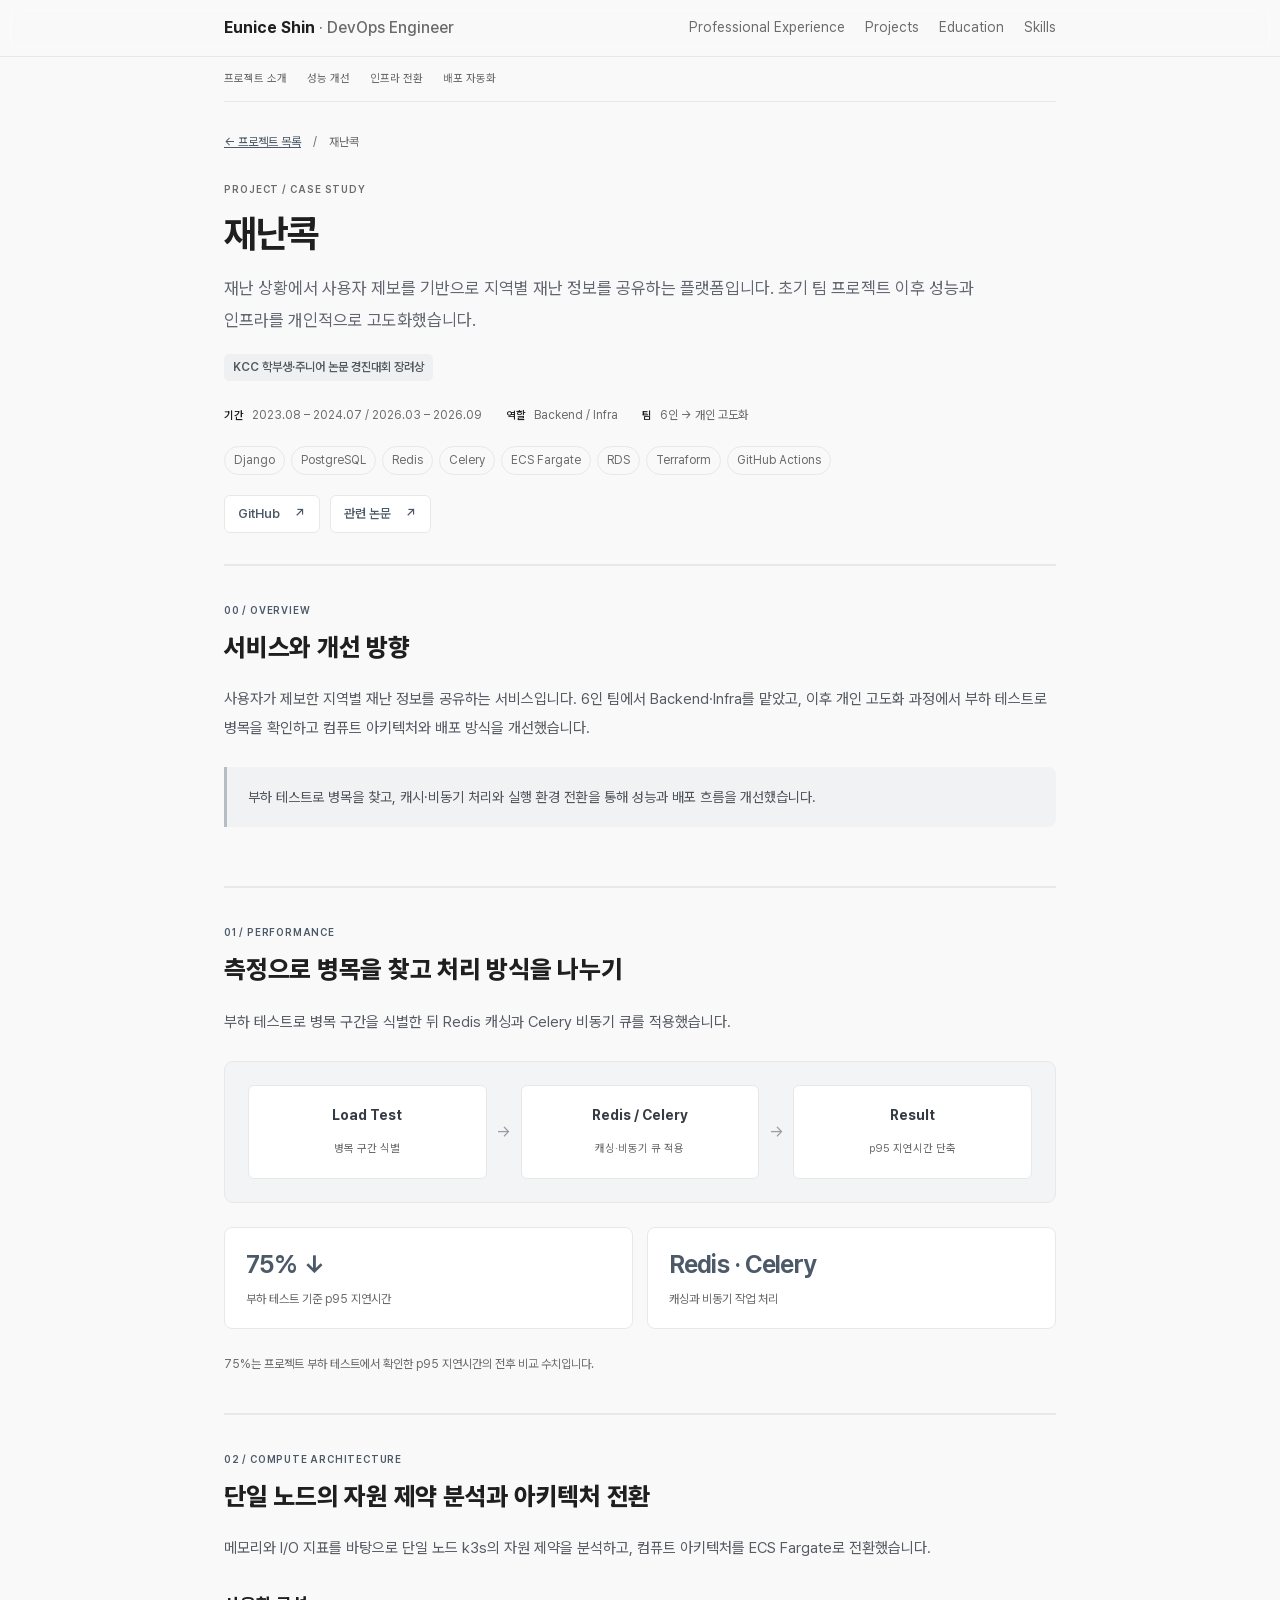
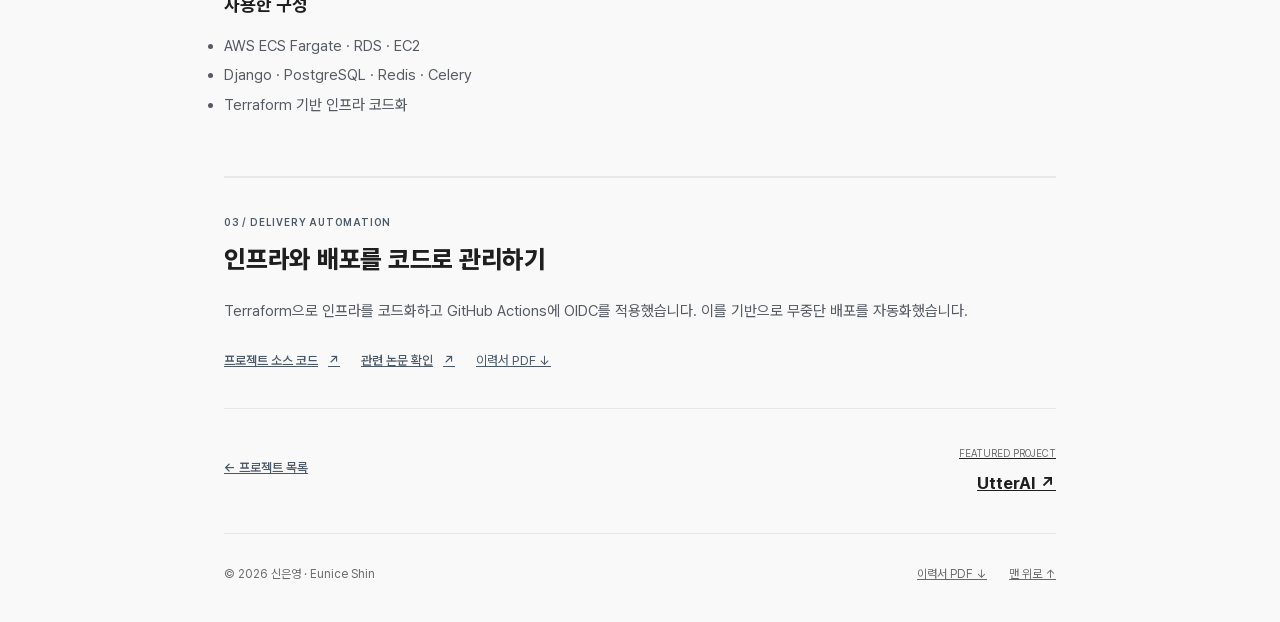
==== commit 3ad2f85a: "Simplify portfolio colors and clarify single award title" ====
--- a/projects/disasterkok/index.html
+++ b/projects/disasterkok/index.html
@@ -1,9 +1,9 @@
 <!doctype html>
 <html lang="ko"><head><meta charset="utf-8"><meta name="viewport" content="width=device-width,initial-scale=1">
 <title>재난콕 | 신은영 포트폴리오</title><meta name="description" content="부하 테스트 기반 성능 개선, ECS Fargate 전환과 Terraform·GitHub Actions 배포 자동화.">
-<meta name="theme-color" content="#f0f3ed"><meta property="og:type" content="website"><meta property="og:locale" content="ko_KR">
+<meta name="theme-color" content="#f9f9f9"><meta property="og:type" content="website"><meta property="og:locale" content="ko_KR">
 <meta property="og:title" content="재난콕 | 신은영 포트폴리오"><meta property="og:description" content="부하 테스트 기반 성능 개선, ECS Fargate 전환과 Terraform·GitHub Actions 배포 자동화."><meta property="og:url" content="https://gpffh20.github.io/projects/disasterkok/">
-<link rel="canonical" href="https://gpffh20.github.io/projects/disasterkok/"><link rel="icon" type="image/svg+xml" href="/assets/favicon.svg"><link rel="preload" href="/assets/PretendardVariable.woff2" as="font" type="font/woff2" crossorigin><link rel="stylesheet" href="/styles.css?v=40108fbcfd"><script src="/site.js?v=f17d81c3ec" defer></script></head>
+<link rel="canonical" href="https://gpffh20.github.io/projects/disasterkok/"><link rel="icon" type="image/svg+xml" href="/assets/favicon.svg"><link rel="preload" href="/assets/PretendardVariable.woff2" as="font" type="font/woff2" crossorigin><link rel="stylesheet" href="/styles.css?v=d46e53ea15"><script src="/site.js?v=f17d81c3ec" defer></script></head>
 <body><a class="skip" href="#main">본문으로 건너뛰기</a>
 <nav class="site-header" aria-label="메인 메뉴"><div class="wrap"><a class="logo" href="/" aria-label="신은영 포트폴리오 홈">Eunice Shin <span class="sub">· DevOps Engineer</span></a><ul class="main-nav"><li><a href="/#experience"><span class="full">Professional Experience</span><span class="short">Exp</span></a></li><li><a href="/#projects"><span class="full">Projects</span><span class="short">Prj</span></a></li><li><a href="/#education"><span class="full">Education</span><span class="short">Edu</span></a></li><li><a href="/#skills"><span class="full">Skills</span><span class="short">Skills</span></a></li></ul></div></nav>
 <main class="wrap main article" id="main"><nav class="article-nav" aria-label="프로젝트 목차"><a href="#overview">프로젝트 소개</a><a href="#performance">성능 개선</a><a href="#infrastructure">인프라 전환</a><a href="#delivery">배포 자동화</a></nav><div class="breadcrumb"><a href="/#projects">← 프로젝트 목록</a><span>/</span><span>재난콕</span></div>
--- a/styles.css
+++ b/styles.css
@@ -6,8 +6,9 @@
       --muted: #6b6b6b;
       --line: #e8e8e6;
       --card: #ffffff;
-      --brown: #9f6b53;
-      --purple: #8e5bb5;
+      --accent: #4b5968;
+      --brown: var(--accent);
+      --purple: var(--accent);
       --radius: 14px;
 
       /* 프로필 사진 조절 */
@@ -71,8 +72,7 @@
 
     .intro { margin-top: 44px; font-size: clamp(18px, 2.4vw, 21px); font-weight: 500; line-height: 1.8; }
     .intro p + p { margin-top: 18px; }
-    .hl-brown { color: var(--brown); font-weight: 700; }
-    .hl-purple { color: var(--purple); font-weight: 700; }
+    .hl { color: var(--text); font-weight: 700; }
 
     /* sections */
     section { padding: 56px 0; border-top: 1px solid var(--line); scroll-margin-top: 32px; }
@@ -216,9 +216,9 @@
 
     .source-link { display: inline-flex; align-items: center; gap: 6px; margin-top: 12px; font-size: 14px; color: var(--brown); text-underline-offset: 3px; }
     .par h5 { font-size: 17px; font-weight: 800; letter-spacing: -0.01em; line-height: 1.4; }
-    .par .p { color: #4a6285; }
-    .par .a { color: #5f9c8f; }
-    .par .r { color: #86b072; }
+    .par .p { color: var(--text); }
+    .par .a { color: var(--text); }
+    .par .r { color: var(--text); }
     .par ul { margin-top: 2px; }
 
     .arch figure { border: 1px solid var(--line); border-radius: var(--radius); overflow: hidden; background: #fff; }
@@ -288,18 +288,18 @@
     }
 
 /* Shared case-study pages and accessible image viewer. */
-:root{--ink:var(--text);--accent:var(--brown);--soft:#f4f0ec;--paper:var(--card)}
-.eyebrow{font-size:10px;letter-spacing:.09em;font-weight:600;color:var(--muted)}.article{position:relative}.article-nav{display:flex;gap:20px;overflow:auto;padding:13px 0;border-bottom:1px solid var(--line);scrollbar-width:none;font-size:11px;color:var(--muted);line-height:1.6}.article-nav a{flex-shrink:0}.breadcrumb{display:flex;align-items:center;gap:12px;font-size:12px;color:var(--muted);padding-top:30px}.breadcrumb a{color:var(--accent)}.article-hero{padding:29px 0 31px;border-bottom:1px solid var(--line)}.article-hero h1{font-size:38px;line-height:1.35;margin-top:10px;letter-spacing:-.035em}.article-hero .lead{font-size:17px;line-height:1.85;max-width:750px;color:#626670;margin-top:14px}.article-hero .award{margin-top:18px}.article-meta{display:flex;flex-wrap:wrap;gap:10px 24px;margin-top:24px;font-size:12px;color:var(--muted)}.article-meta strong{font-size:11px;font-weight:550;color:var(--ink);margin-right:8px}.article-hero .tags{margin-top:15px;margin-bottom:0}.article-actions{display:flex;gap:10px;margin-top:20px}.button{display:inline-flex;gap:14px;align-items:center;justify-content:center;border:1px solid var(--line);border-radius:6px;background:#fff;padding:7px 13px;font-size:12px;font-weight:550;color:var(--accent)}.button:hover{background:var(--soft);text-decoration:none}.article-section{padding:36px 0;border-bottom:1px solid var(--line)}.section-number{font-size:10px;letter-spacing:.08em;font-weight:600;color:var(--accent);margin-bottom:10px}.article-section>h2{font-size:25px;line-height:1.5;margin-bottom:19px}.article-section p,.article-section li{font-size:15px;line-height:1.95;color:#565b63}.article-section h3{font-size:18px;margin:26px 0 10px}.article-section h4{font-size:16px;margin:22px 0 9px}.article-section ul{margin:12px 0 20px}.article-section strong{color:#353b44}.article-toc{margin-top:24px;display:flex;flex-direction:column;gap:10px;padding:18px 21px;background:var(--soft);border-radius:8px;font-size:13px;color:var(--accent)}code{font-family:ui-monospace,SFMono-Regular,Menlo,monospace;font-size:.82em;background:#f0f1f4;border:1px solid #e7e9ee;padding:1px 4px;border-radius:4px;overflow-wrap:anywhere}.callout{padding:17px 21px;border-left:3px solid #9db1cc;border-radius:0 8px 8px 0;background:var(--soft);font-size:14px;line-height:1.9;margin:23px 0;color:#4b5e76}.figure{margin:25px 0}.figure button{width:100%;display:block;cursor:zoom-in;border:1px solid var(--line);padding:15px;border-radius:9px;background:#fff}.figure img{width:100%;height:auto;margin:auto}.figure figcaption{font-size:11px;color:var(--muted);text-align:center;margin-top:10px;line-height:1.7}.architecture img{width:auto;max-height:920px}.results{display:grid;grid-template-columns:repeat(2,minmax(0,1fr));gap:14px;margin:24px 0}.result{border:1px solid var(--line);border-radius:8px;padding:19px 21px;background:#fff}.result strong{display:block;font-size:25px;line-height:1.4;color:var(--accent);font-weight:650;letter-spacing:-.035em}.result span{display:block;font-size:12px;color:var(--muted);margin-top:7px}.evidence-note{font-size:12px!important;color:var(--muted)!important}.download-row{display:flex;flex-wrap:wrap;gap:21px;font-size:13px;color:var(--accent);margin-top:23px}.text-link{display:inline-flex;align-items:center;gap:10px;color:var(--accent);font-size:13px;font-weight:550}.next-project{display:flex;align-items:center;justify-content:space-between;gap:24px;padding:29px 0 35px}.next-project>a:last-child{text-align:right}.next-project span{font-size:10px;color:var(--muted)}.next-project strong{display:block;font-size:17px;margin-top:4px}.lightbox{width:min(1300px,94vw);max-width:94vw;max-height:92dvh;padding:47px 20px 20px;border:0;border-radius:10px;overflow:auto;background:#fff}.lightbox::backdrop{background:#202329c9;backdrop-filter:blur(4px)}.lightbox img{width:100%}.lightbox-close{position:absolute;top:9px;right:12px;background:#f0f2f5;border:0;border-radius:5px;padding:5px 12px;font-size:13px;color:#5a6270;cursor:pointer}.flow{display:grid;grid-template-columns:minmax(0,1fr) 20px minmax(0,1fr) 20px minmax(0,1fr);align-items:center;gap:7px;padding:23px;background:#f3f5f8;border:1px solid var(--line);border-radius:9px;margin:24px 0}.flow-step{padding:18px 9px;text-align:center;background:#fff;border:1px solid var(--line);border-radius:6px}.flow-step strong{font-size:14px;display:block;margin-bottom:5px}.flow-step span{font-size:11px;color:var(--muted)}.flow-arrow{text-align:center;color:#94a0b0}
+:root{--ink:var(--text);--soft:#f1f2f3;--paper:var(--card)}
+.eyebrow{font-size:10px;letter-spacing:.09em;font-weight:600;color:var(--muted)}.article{position:relative}.article-nav{display:flex;gap:20px;overflow:auto;padding:13px 0;border-bottom:1px solid var(--line);scrollbar-width:none;font-size:11px;color:var(--muted);line-height:1.6}.article-nav a{flex-shrink:0}.breadcrumb{display:flex;align-items:center;gap:12px;font-size:12px;color:var(--muted);padding-top:30px}.breadcrumb a{color:var(--accent)}.article-hero{padding:29px 0 31px;border-bottom:1px solid var(--line)}.article-hero h1{font-size:38px;line-height:1.35;margin-top:10px;letter-spacing:-.035em}.article-hero .lead{font-size:17px;line-height:1.85;max-width:750px;color:#626670;margin-top:14px}.article-hero .award{margin-top:18px}.article-meta{display:flex;flex-wrap:wrap;gap:10px 24px;margin-top:24px;font-size:12px;color:var(--muted)}.article-meta strong{font-size:11px;font-weight:550;color:var(--ink);margin-right:8px}.article-hero .tags{margin-top:15px;margin-bottom:0}.article-actions{display:flex;gap:10px;margin-top:20px}.button{display:inline-flex;gap:14px;align-items:center;justify-content:center;border:1px solid var(--line);border-radius:6px;background:#fff;padding:7px 13px;font-size:12px;font-weight:550;color:var(--accent)}.button:hover{background:var(--soft);text-decoration:none}.article-section{padding:36px 0;border-bottom:1px solid var(--line)}.section-number{font-size:10px;letter-spacing:.08em;font-weight:600;color:var(--accent);margin-bottom:10px}.article-section>h2{font-size:25px;line-height:1.5;margin-bottom:19px}.article-section p,.article-section li{font-size:15px;line-height:1.95;color:#565b63}.article-section h3{font-size:18px;margin:26px 0 10px}.article-section h4{font-size:16px;margin:22px 0 9px}.article-section ul{margin:12px 0 20px}.article-section strong{color:#353b44}.article-toc{margin-top:24px;display:flex;flex-direction:column;gap:10px;padding:18px 21px;background:var(--soft);border-radius:8px;font-size:13px;color:var(--accent)}code{font-family:ui-monospace,SFMono-Regular,Menlo,monospace;font-size:.82em;background:#f0f1f4;border:1px solid #e7e9ee;padding:1px 4px;border-radius:4px;overflow-wrap:anywhere}.callout{padding:17px 21px;border-left:3px solid #b6bdc5;border-radius:0 8px 8px 0;background:var(--soft);font-size:14px;line-height:1.9;margin:23px 0;color:#4f555c}.figure{margin:25px 0}.figure button{width:100%;display:block;cursor:zoom-in;border:1px solid var(--line);padding:15px;border-radius:9px;background:#fff}.figure img{width:100%;height:auto;margin:auto}.figure figcaption{font-size:11px;color:var(--muted);text-align:center;margin-top:10px;line-height:1.7}.architecture img{width:auto;max-height:920px}.results{display:grid;grid-template-columns:repeat(2,minmax(0,1fr));gap:14px;margin:24px 0}.result{border:1px solid var(--line);border-radius:8px;padding:19px 21px;background:#fff}.result strong{display:block;font-size:25px;line-height:1.4;color:var(--accent);font-weight:650;letter-spacing:-.035em}.result span{display:block;font-size:12px;color:var(--muted);margin-top:7px}.evidence-note{font-size:12px!important;color:var(--muted)!important}.download-row{display:flex;flex-wrap:wrap;gap:21px;font-size:13px;color:var(--accent);margin-top:23px}.text-link{display:inline-flex;align-items:center;gap:10px;color:var(--accent);font-size:13px;font-weight:550}.next-project{display:flex;align-items:center;justify-content:space-between;gap:24px;padding:29px 0 35px}.next-project>a:last-child{text-align:right}.next-project span{font-size:10px;color:var(--muted)}.next-project strong{display:block;font-size:17px;margin-top:4px}.lightbox{width:min(1300px,94vw);max-width:94vw;max-height:92dvh;padding:47px 20px 20px;border:0;border-radius:10px;overflow:auto;background:#fff}.lightbox::backdrop{background:#202329c9;backdrop-filter:blur(4px)}.lightbox img{width:100%}.lightbox-close{position:absolute;top:9px;right:12px;background:#f0f2f5;border:0;border-radius:5px;padding:5px 12px;font-size:13px;color:#5a6270;cursor:pointer}.flow{display:grid;grid-template-columns:minmax(0,1fr) 20px minmax(0,1fr) 20px minmax(0,1fr);align-items:center;gap:7px;padding:23px;background:#f3f4f5;border:1px solid var(--line);border-radius:9px;margin:24px 0}.flow-step{padding:18px 9px;text-align:center;background:#fff;border:1px solid var(--line);border-radius:6px}.flow-step strong{font-size:14px;display:block;margin-bottom:5px}.flow-step span{font-size:11px;color:var(--muted)}.flow-arrow{text-align:center;color:#969da5}
 
 
 /* Template integration: keep diagrams uncropped and keyboard-accessible. */
 html{scroll-padding-top:80px}
-a:focus-visible,button:focus-visible{outline:3px solid #bc9d89;outline-offset:4px}
+a:focus-visible,button:focus-visible{outline:3px solid #8995a2;outline-offset:4px}
 .skip{position:fixed;top:-100px;left:20px;z-index:100;background:#222;color:#fff;padding:12px}
 .skip:focus{top:10px}
 .document-links{display:flex;gap:24px;flex-wrap:wrap;margin-top:24px}
 .document-links .ext-link::after{content:none}
-.award-note{display:inline-block;font-size:12px!important;font-weight:600;color:#79628e;background:#f1edf7;border-radius:5px;padding:3px 9px;margin:9px 0 4px}
+.award-note{display:inline-block;font-size:12px!important;font-weight:600;color:#535960;background:#eff0f1;border-radius:5px;padding:3px 9px;margin:9px 0 4px}
 .image-button{display:block;width:100%;border:0;padding:0;background:#fff;cursor:zoom-in;border-radius:inherit;overflow:hidden}
 .image-button:focus-visible{outline-offset:-3px}
 .shot .image-button{height:100%}
@@ -339,5 +339,5 @@
 
 /* Pin the template's base type size across browser font preferences. */
 body{font-size:16px}
-.award{display:inline-block;font-size:12px;font-weight:600;line-height:1.7;color:#79628e;background:#f1edf7;border-radius:5px;padding:3px 9px}
+.award{display:inline-block;font-size:12px;font-weight:600;line-height:1.7;color:#535960;background:#eff0f1;border-radius:5px;padding:3px 9px}
 .article-nav a,.button{text-decoration:none}
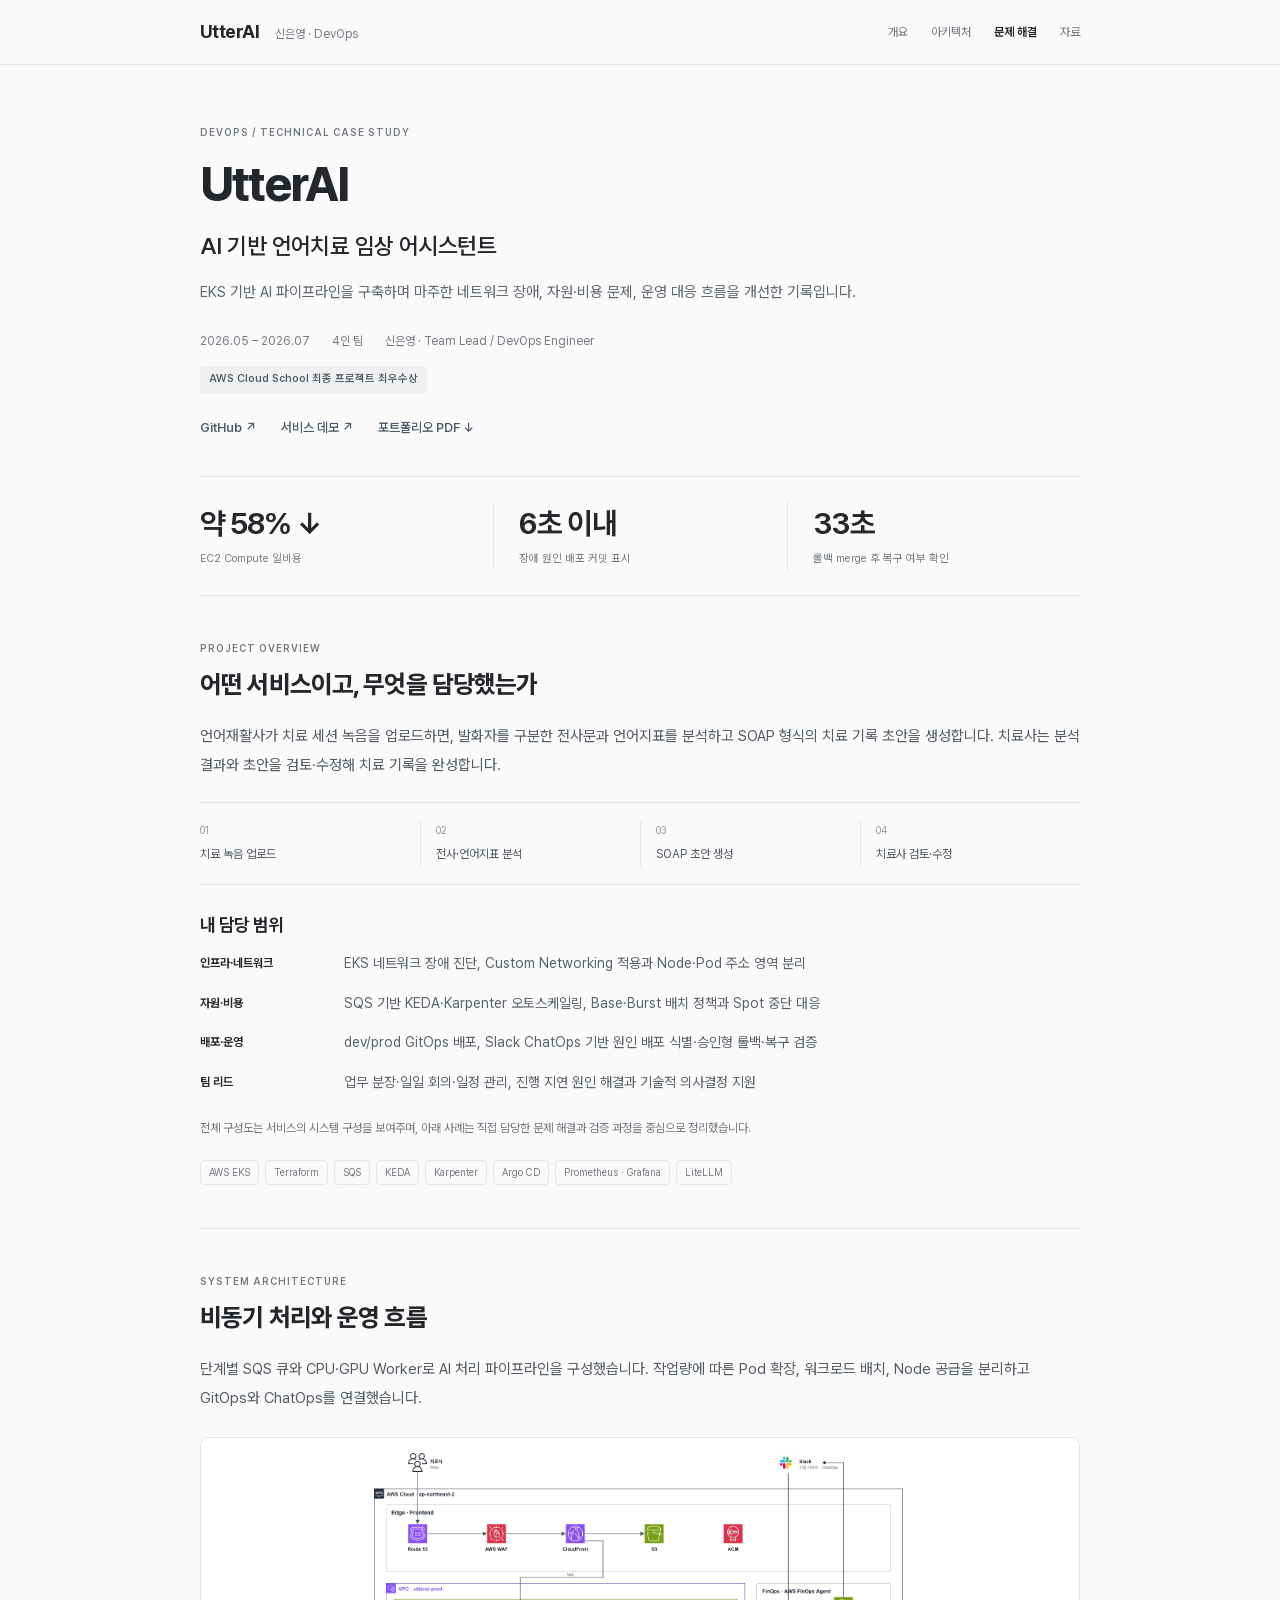
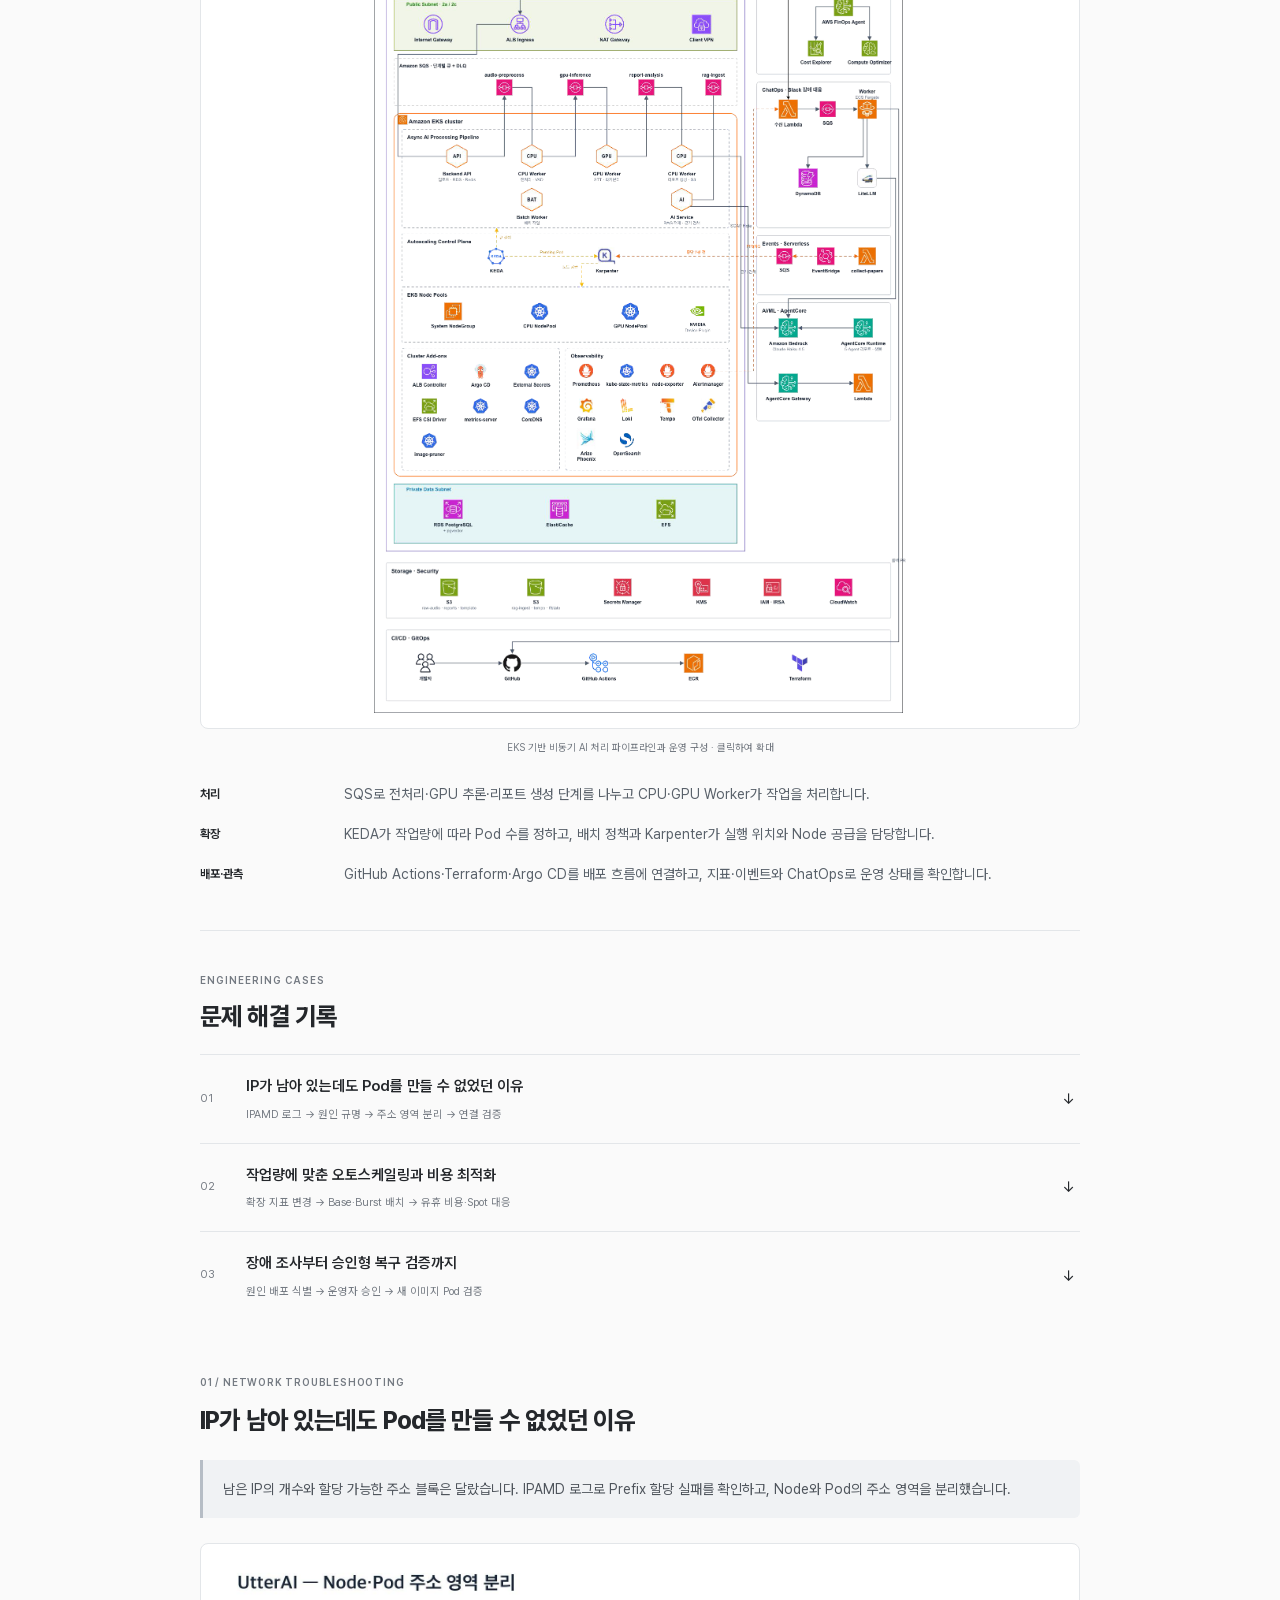
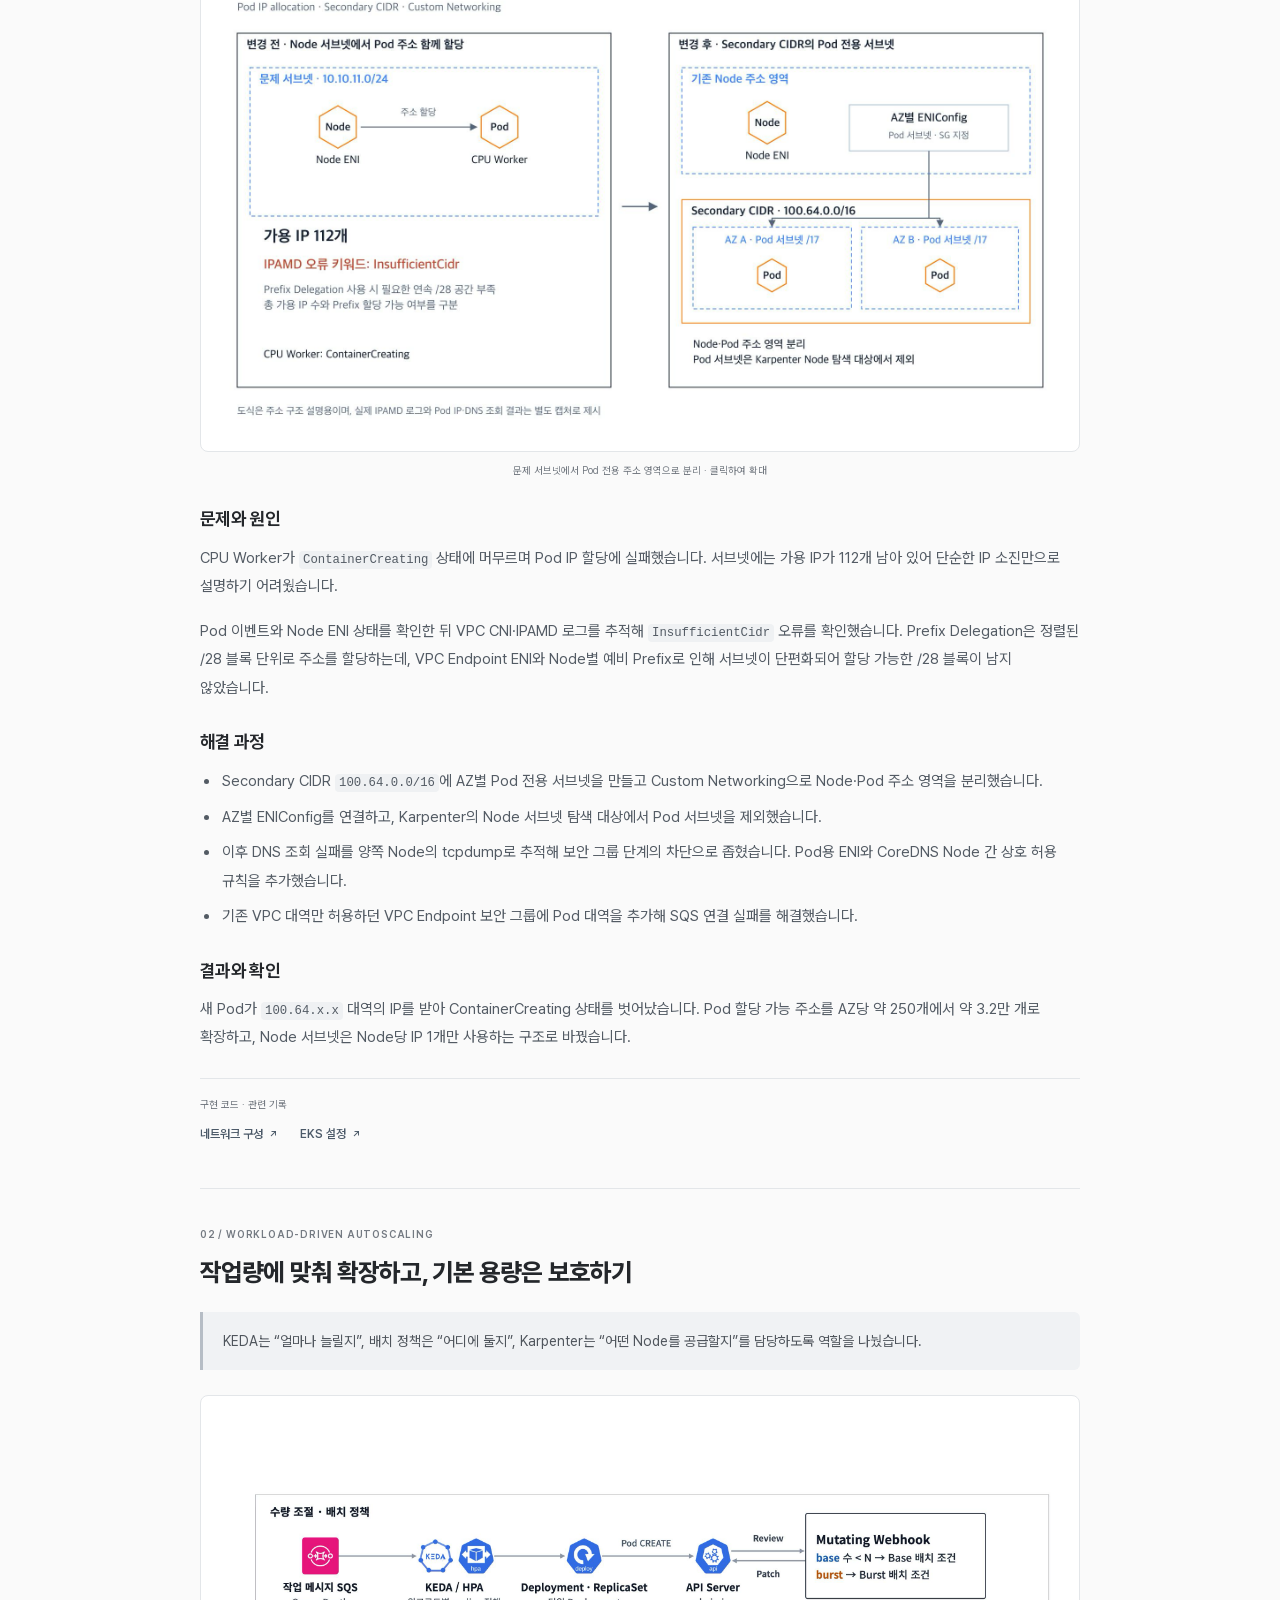
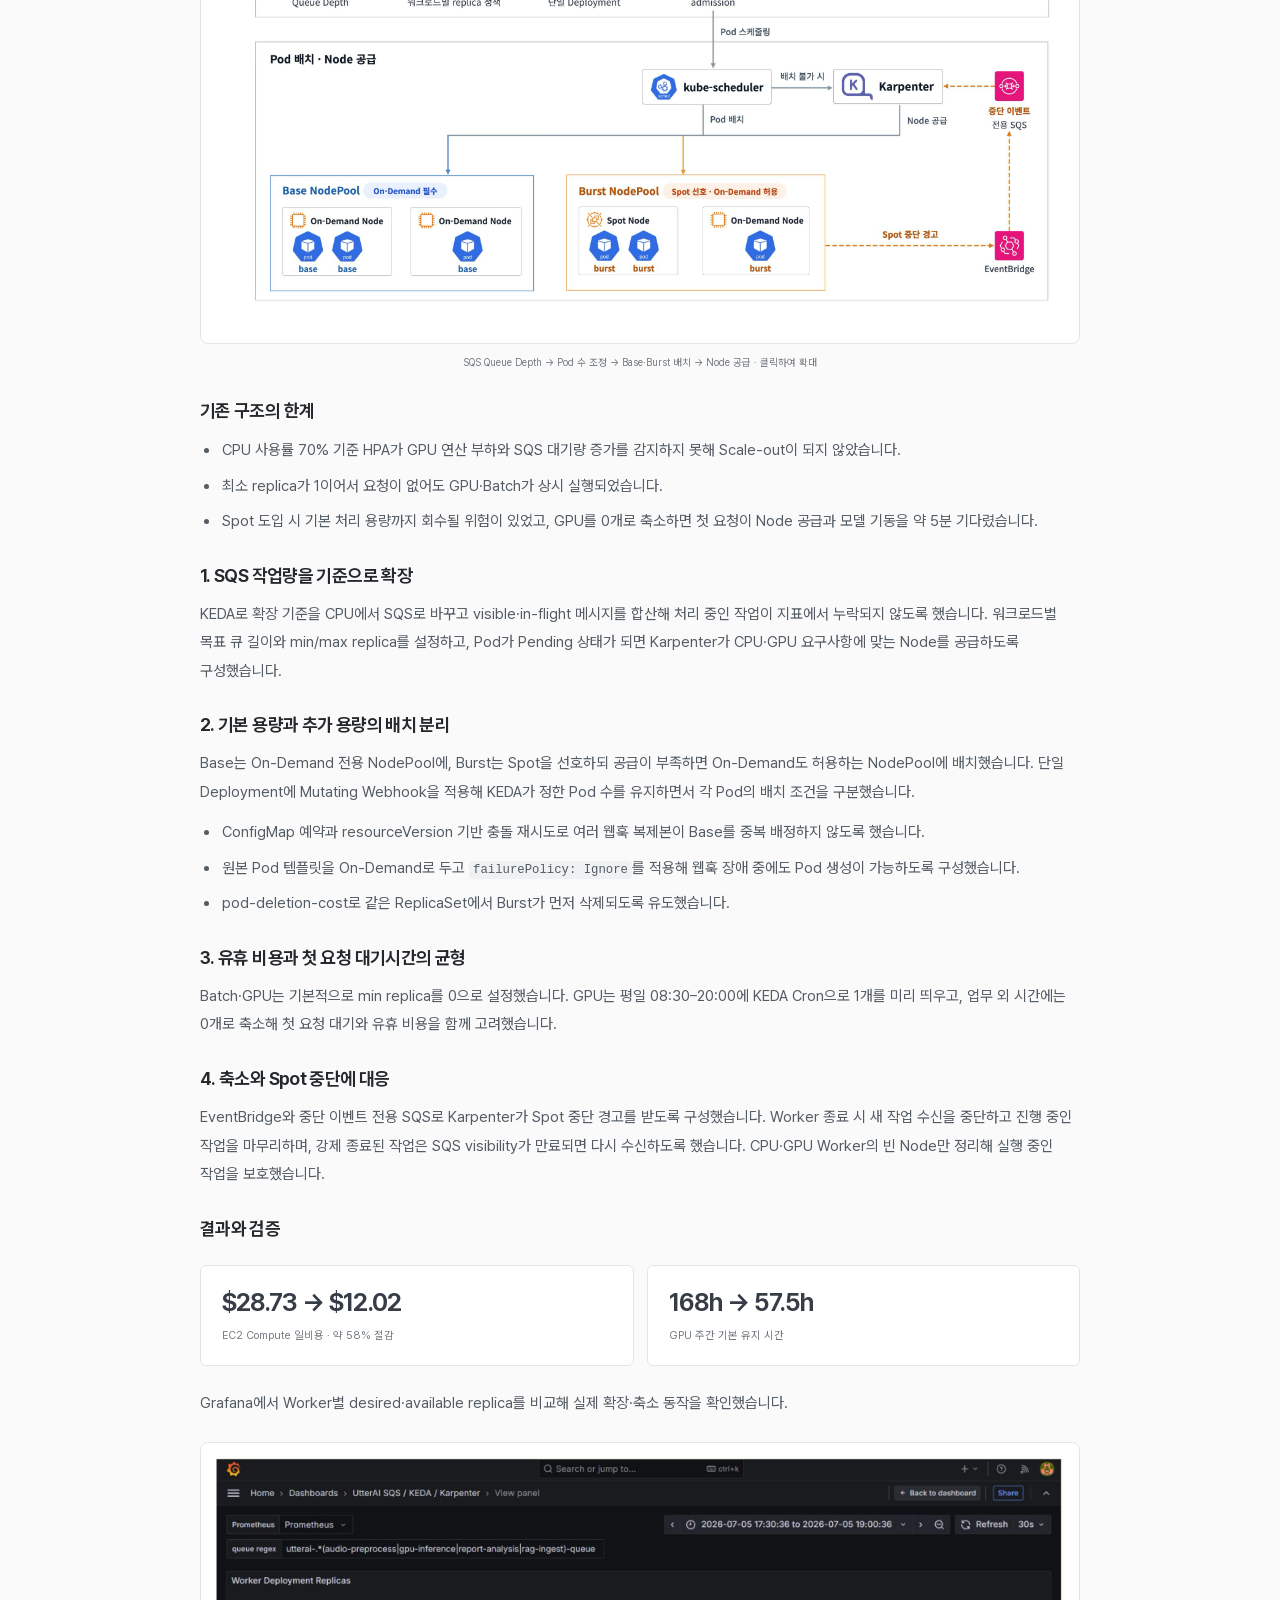
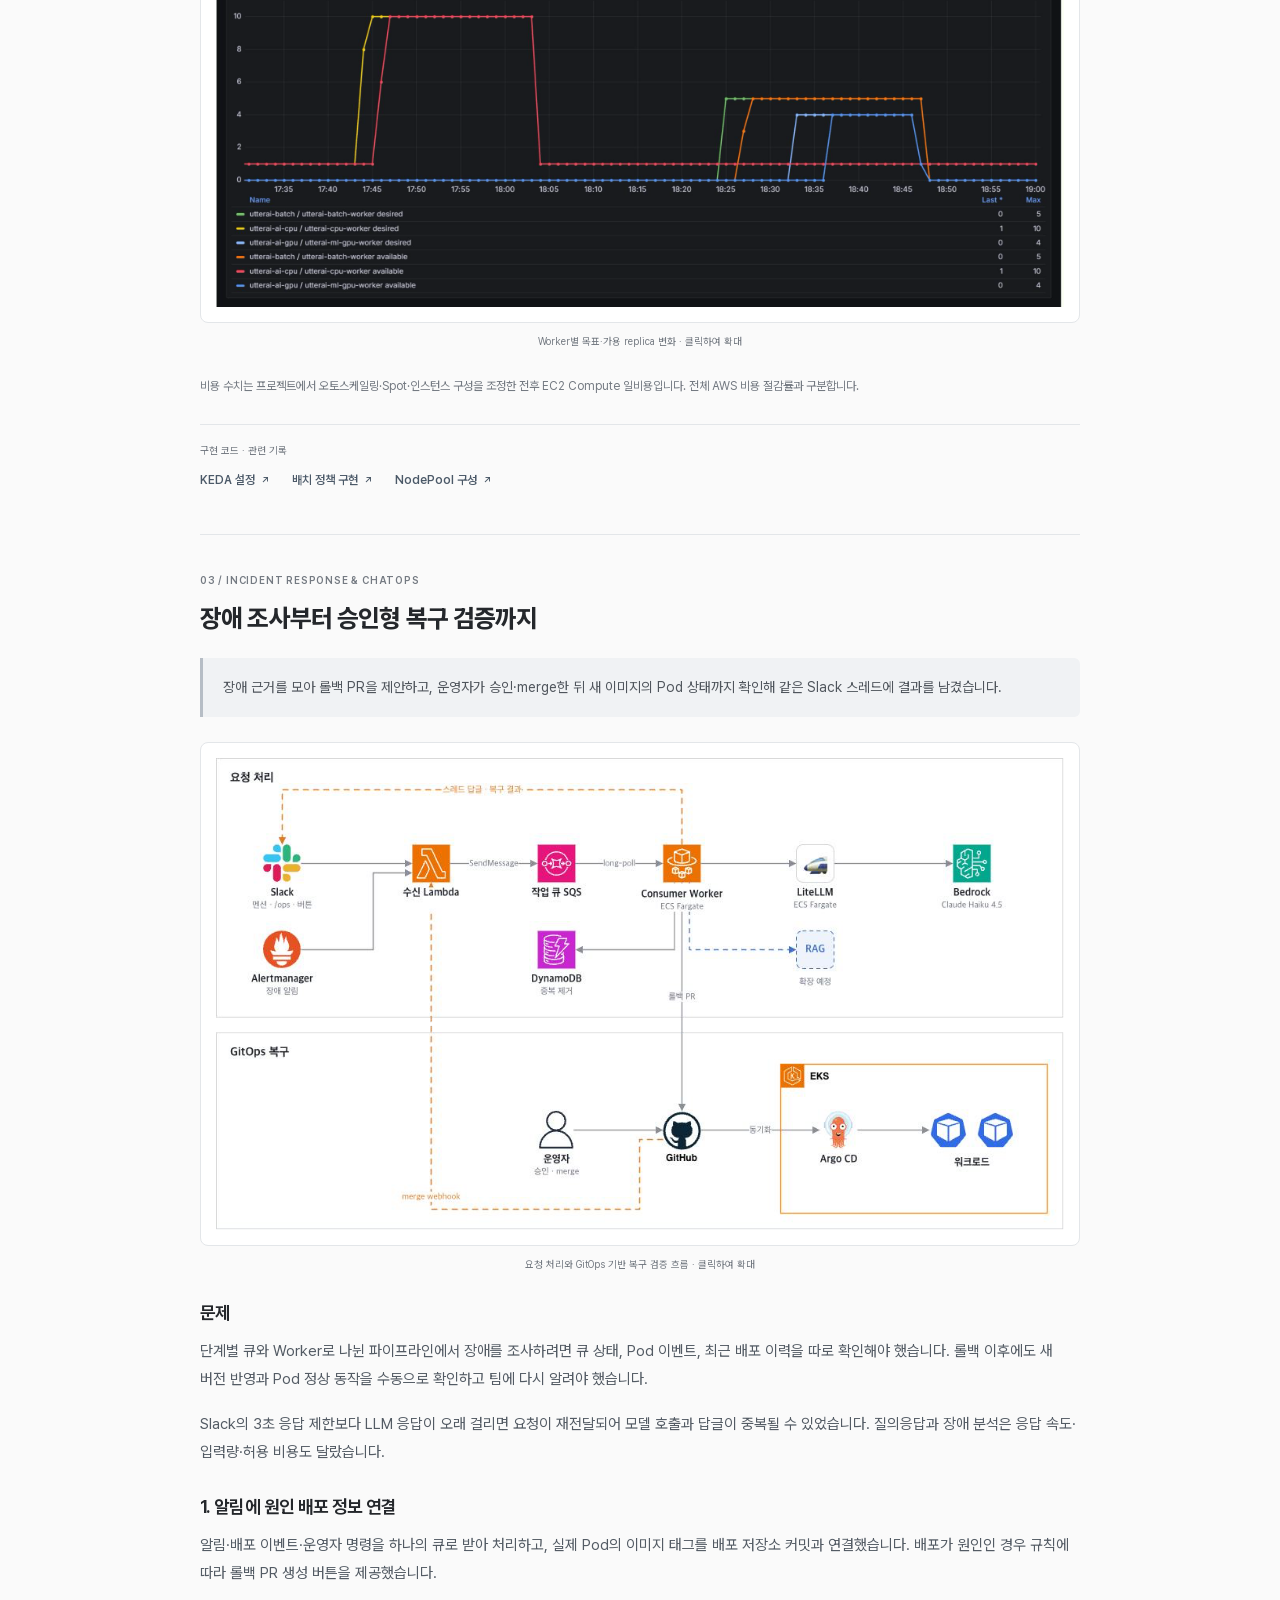
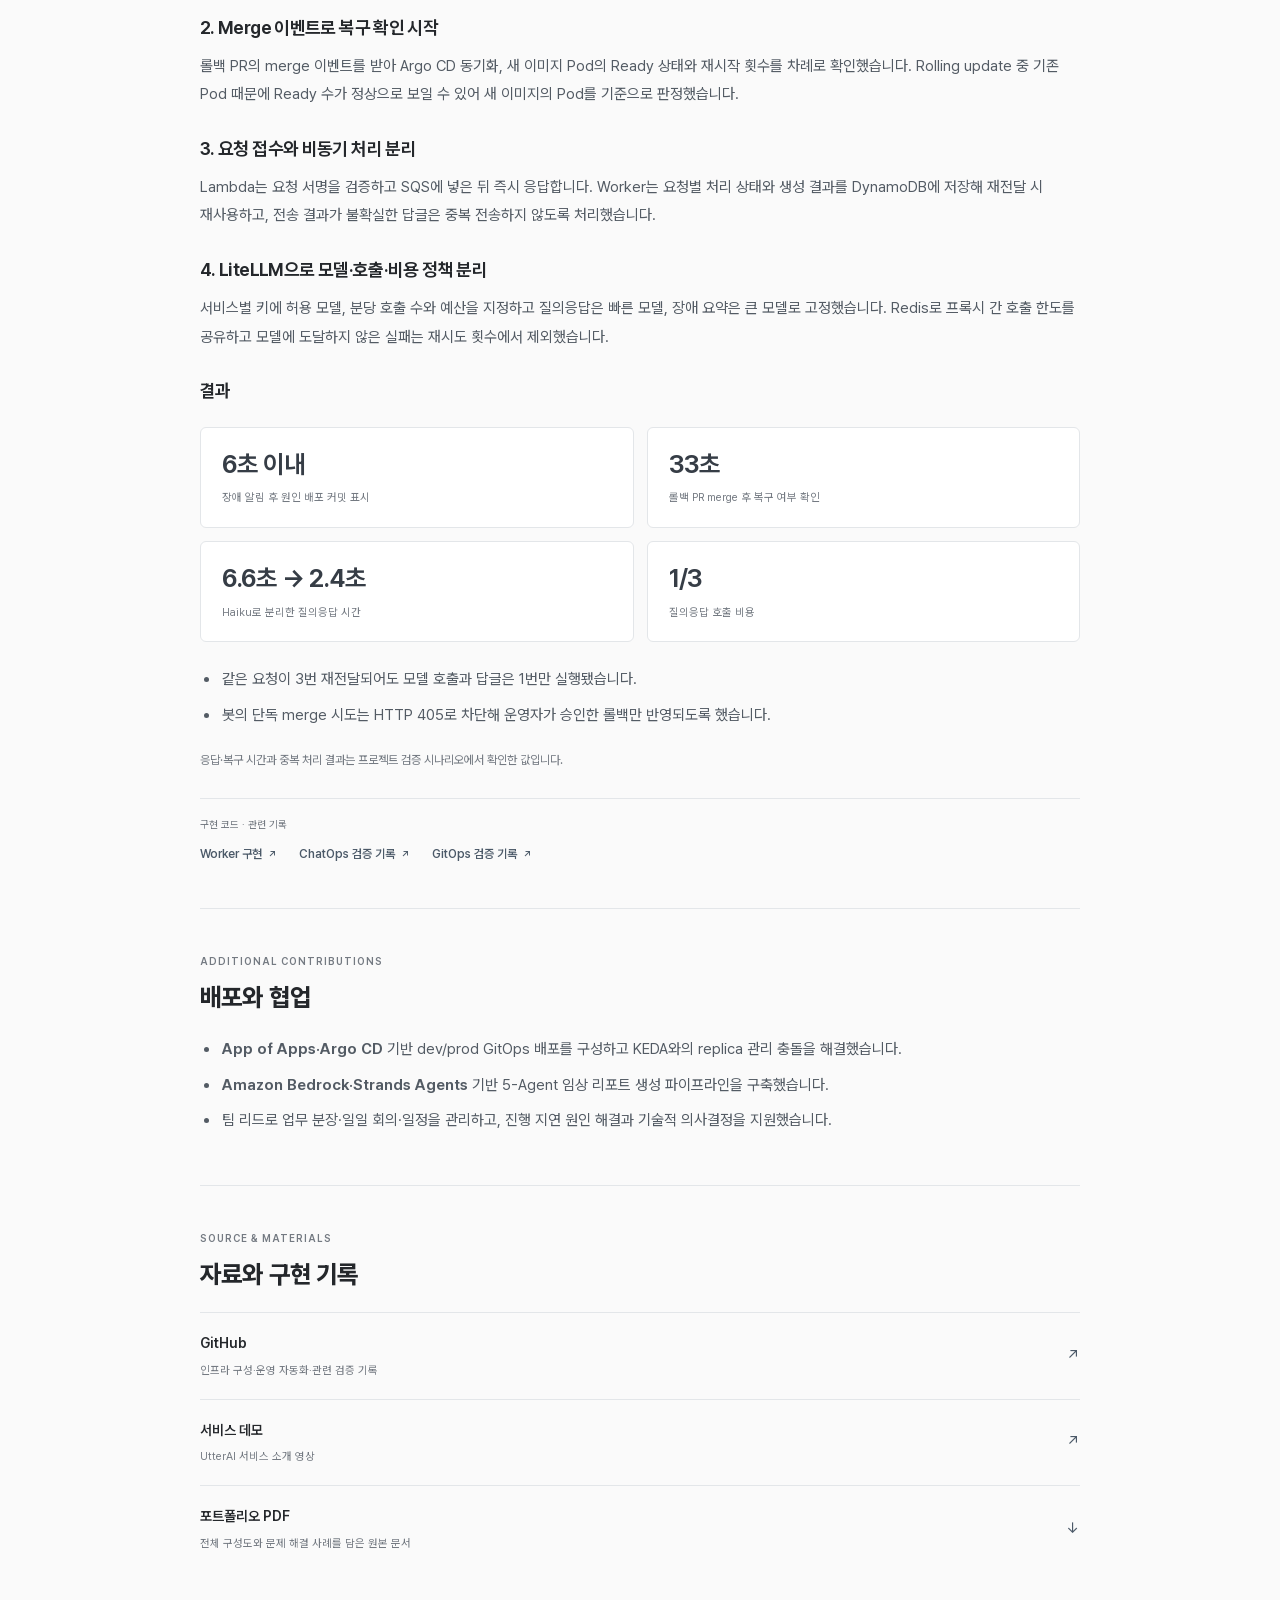
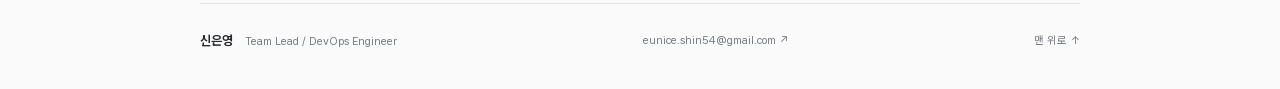
==== commit fd774a32: "Focus portfolio on UtterAI architecture and engineering case studies" ====
--- a/projects/disasterkok/index.html
+++ b/projects/disasterkok/index.html
@@ -1,23 +1 @@
-<!doctype html>
-<html lang="ko"><head><meta charset="utf-8"><meta name="viewport" content="width=device-width,initial-scale=1">
-<title>재난콕 | 신은영 포트폴리오</title><meta name="description" content="부하 테스트 기반 성능 개선, ECS Fargate 전환과 Terraform·GitHub Actions 배포 자동화.">
-<meta name="theme-color" content="#f9f9f9"><meta property="og:type" content="website"><meta property="og:locale" content="ko_KR">
-<meta property="og:title" content="재난콕 | 신은영 포트폴리오"><meta property="og:description" content="부하 테스트 기반 성능 개선, ECS Fargate 전환과 Terraform·GitHub Actions 배포 자동화."><meta property="og:url" content="https://gpffh20.github.io/projects/disasterkok/">
-<link rel="canonical" href="https://gpffh20.github.io/projects/disasterkok/"><link rel="icon" type="image/svg+xml" href="/assets/favicon.svg"><link rel="preload" href="/assets/PretendardVariable.woff2" as="font" type="font/woff2" crossorigin><link rel="stylesheet" href="/styles.css?v=d46e53ea15"><script src="/site.js?v=f17d81c3ec" defer></script></head>
-<body><a class="skip" href="#main">본문으로 건너뛰기</a>
-<nav class="site-header" aria-label="메인 메뉴"><div class="wrap"><a class="logo" href="/" aria-label="신은영 포트폴리오 홈">Eunice Shin <span class="sub">· DevOps Engineer</span></a><ul class="main-nav"><li><a href="/#experience"><span class="full">Professional Experience</span><span class="short">Exp</span></a></li><li><a href="/#projects"><span class="full">Projects</span><span class="short">Prj</span></a></li><li><a href="/#education"><span class="full">Education</span><span class="short">Edu</span></a></li><li><a href="/#skills"><span class="full">Skills</span><span class="short">Skills</span></a></li></ul></div></nav>
-<main class="wrap main article" id="main"><nav class="article-nav" aria-label="프로젝트 목차"><a href="#overview">프로젝트 소개</a><a href="#performance">성능 개선</a><a href="#infrastructure">인프라 전환</a><a href="#delivery">배포 자동화</a></nav><div class="breadcrumb"><a href="/#projects">← 프로젝트 목록</a><span>/</span><span>재난콕</span></div>
-<header class="article-hero"><div class="eyebrow">PROJECT / CASE STUDY</div><h1>재난콕</h1><p class="lead">재난 상황에서 사용자 제보를 기반으로 지역별 재난 정보를 공유하는 플랫폼입니다. 초기 팀 프로젝트 이후 성능과 인프라를 개인적으로 고도화했습니다.</p>
-<span class="award">KCC 학부생·주니어 논문 경진대회 장려상</span><div class="article-meta"><span><strong>기간</strong>2023.08 – 2024.07 / 2026.03 – 2026.09</span><span><strong>역할</strong>Backend / Infra</span><span><strong>팀</strong>6인 → 개인 고도화</span></div>
-<div class="tags"><span class="tag">Django</span><span class="tag">PostgreSQL</span><span class="tag">Redis</span><span class="tag">Celery</span><span class="tag">ECS Fargate</span><span class="tag">RDS</span><span class="tag">Terraform</span><span class="tag">GitHub Actions</span></div><div class="article-actions"><a class="button" href="https://github.com/gpffh20/Disasterkok" target="_blank" rel="noopener noreferrer">GitHub <span aria-hidden="true">↗</span></a><a class="button" href="https://www.dbpia.co.kr/journal/articleDetail?nodeId=NODE11862329" target="_blank" rel="noopener noreferrer">관련 논문 <span aria-hidden="true">↗</span></a></div></header>
-<section class="article-section" id="overview"><div class="section-number">00 / OVERVIEW</div><h2>서비스와 개선 방향</h2><p>사용자가 제보한 지역별 재난 정보를 공유하는 서비스입니다. 6인 팀에서 Backend·Infra를 맡았고, 이후 개인 고도화 과정에서 부하 테스트로 병목을 확인하고 컴퓨트 아키텍처와 배포 방식을 개선했습니다.</p><div class="callout">부하 테스트로 병목을 찾고, 캐시·비동기 처리와 실행 환경 전환을 통해 성능과 배포 흐름을 개선했습니다.</div></section>
-
-<section class="article-section" id="performance"><div class="section-number">01 / PERFORMANCE</div><h2>측정으로 병목을 찾고 처리 방식을 나누기</h2><p>부하 테스트로 병목 구간을 식별한 뒤 Redis 캐싱과 Celery 비동기 큐를 적용했습니다.</p><div class="flow"><div class="flow-step"><strong>Load Test</strong><span>병목 구간 식별</span></div><span class="flow-arrow" aria-hidden="true">→</span><div class="flow-step"><strong>Redis / Celery</strong><span>캐싱·비동기 큐 적용</span></div><span class="flow-arrow" aria-hidden="true">→</span><div class="flow-step"><strong>Result</strong><span>p95 지연시간 단축</span></div></div><div class="results"><div class="result"><strong>75% ↓</strong><span>부하 테스트 기준 p95 지연시간</span></div><div class="result"><strong>Redis · Celery</strong><span>캐싱과 비동기 작업 처리</span></div></div><p class="evidence-note">75%는 프로젝트 부하 테스트에서 확인한 p95 지연시간의 전후 비교 수치입니다.</p></section>
-
-<section class="article-section" id="infrastructure"><div class="section-number">02 / COMPUTE ARCHITECTURE</div><h2>단일 노드의 자원 제약 분석과 아키텍처 전환</h2><p>메모리와 I/O 지표를 바탕으로 단일 노드 k3s의 자원 제약을 분석하고, 컴퓨트 아키텍처를 ECS Fargate로 전환했습니다.</p><h3>사용한 구성</h3><ul><li>AWS ECS Fargate · RDS · EC2</li><li>Django · PostgreSQL · Redis · Celery</li><li>Terraform 기반 인프라 코드화</li></ul></section>
-
-<section class="article-section" id="delivery"><div class="section-number">03 / DELIVERY AUTOMATION</div><h2>인프라와 배포를 코드로 관리하기</h2><p>Terraform으로 인프라를 코드화하고 GitHub Actions에 OIDC를 적용했습니다. 이를 기반으로 무중단 배포를 자동화했습니다.</p><div class="download-row"><a class="text-link" href="https://github.com/gpffh20/Disasterkok" target="_blank" rel="noopener noreferrer">프로젝트 소스 코드 <span aria-hidden="true">↗</span></a><a class="text-link" href="https://www.dbpia.co.kr/journal/articleDetail?nodeId=NODE11862329" target="_blank" rel="noopener noreferrer">관련 논문 확인 <span aria-hidden="true">↗</span></a><a href="/assets/eunice-shin-resume.pdf" download="신은영_이력서.pdf">이력서 PDF ↓</a></div></section>
-<div class="next-project"><a class="text-link" href="/">← 프로젝트 목록</a><a href="/projects/utterai/"><span>FEATURED PROJECT</span><strong>UtterAI ↗</strong></a></div>
-<footer class="footer"><span>© 2026 신은영 · Eunice Shin</span><div><a href="/assets/eunice-shin-resume.pdf" download="신은영_이력서.pdf">이력서 PDF ↓</a><a href="#main">맨 위로 ↑</a></div></footer></main>
-<dialog class="lightbox" id="image-dialog" aria-label="이미지 확대 보기"><button type="button" class="lightbox-close" aria-label="이미지 닫기">닫기 ×</button><img alt=""></dialog>
-</body></html>+<!doctype html><html lang="ko"><head><meta charset="utf-8"><meta name="viewport" content="width=device-width,initial-scale=1"><title>UtterAI 기술 포트폴리오</title><meta name="robots" content="noindex,follow"><link rel="canonical" href="https://gpffh20.github.io/"><script>location.replace('/' + '');</script></head><body><a href="/">UtterAI 기술 포트폴리오로 이동 →</a></body></html>
